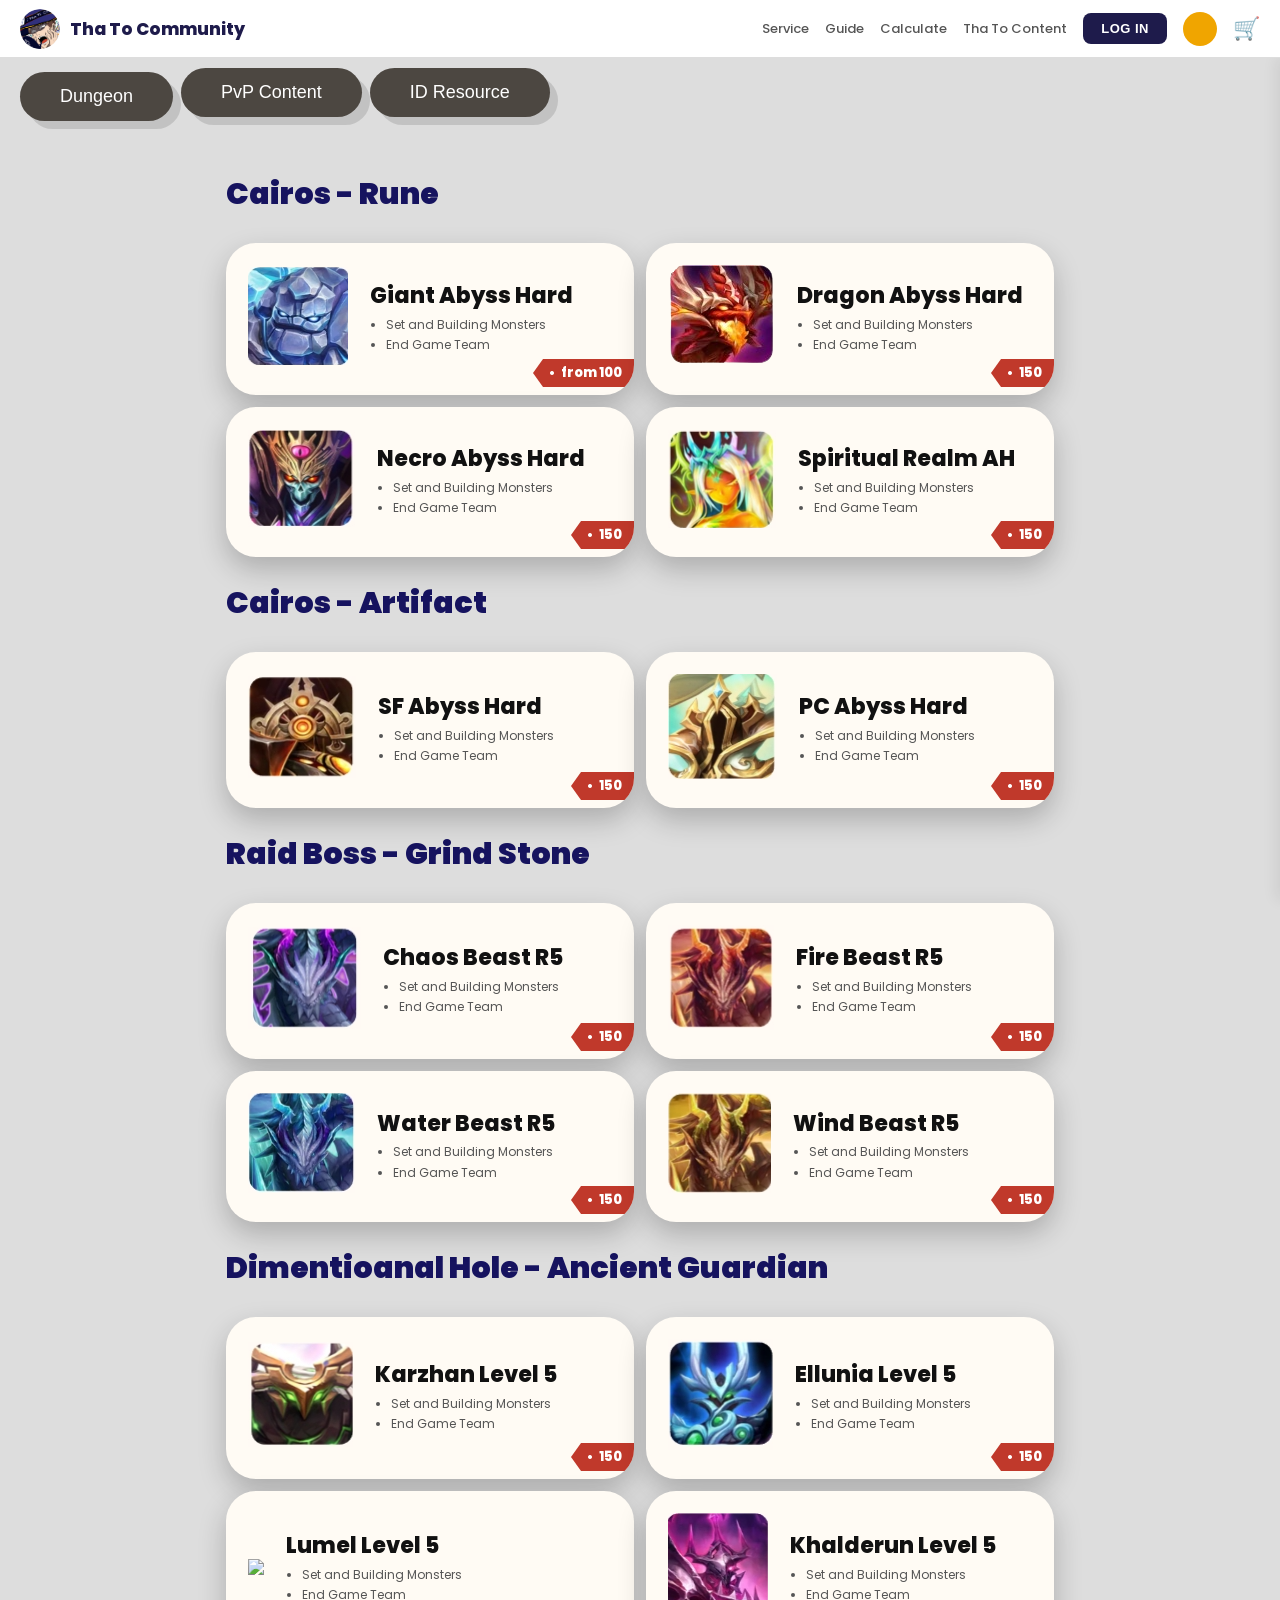
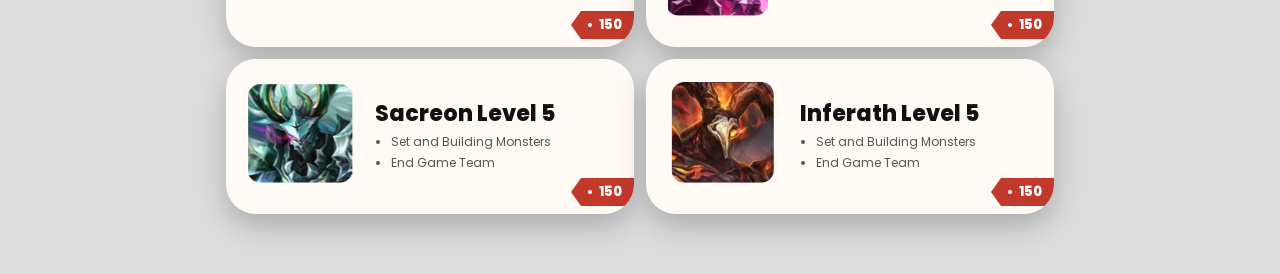
==== index.html @ 9760f811 "Rename 01ThaToService.html to index.html" ====
<!DOCTYPE html>
<html lang="en">
<head>
  <link href="https://fonts.googleapis.com/css2?family=Poppins:wght@400;500;600;700;800;900&display=swap" rel="stylesheet">
<meta charset="UTF-8">
<meta name="viewport" content="width=device-width, initial-scale=1.0">
<title>Tha To Community</title>
<link href="https://fonts.googleapis.com/css2?family=Noto+Sans:wght@400;500;600;700;800;900&display=swap" rel="stylesheet">
<style>
*{box-sizing:border-box;margin:0;padding:0}
body{font-family:'Poppins',sans-serif;background:#dddddd;color:#111;min-height:100vh}

/* ─── NAV ─── */
nav{background:#fff;height:58px;display:flex;align-items:center;padding:0 20px;gap:16px;border-bottom:1px solid #ddd;position:sticky;top:0;z-index:200}
.nav-logo{display:flex;align-items:center;gap:10px;margin-right:auto}
.nav-logo-circle{width:40px;height:40px;border-radius:50%;background:#1e1b4b;display:flex;align-items:center;justify-content:center;overflow:hidden}
.nav-logo-circle img{width:100%;height:100%;object-fit:cover}
.nav-brand{font-size:17px;font-weight:800;color:#1e1b4b;white-space:nowrap}
.nav-link{font-size:13px;font-weight:500;color:#555;text-decoration:none;white-space:nowrap}
.nav-link:hover{color:#1e1b4b}
.btn-login{background:#1e1b4b;color:#fff;border:none;padding:8px 18px;border-radius:8px;font-size:13px;font-weight:700;cursor:pointer;letter-spacing:.5px}
.nav-avatar{width:34px;height:34px;border-radius:50%;background:#f0a500;cursor:pointer;border:none;flex-shrink:0}
.cart-wrap{position:relative;cursor:pointer;background:none;border:none;padding:0}
.cart-icon{font-size:22px;line-height:1}
.cart-badge{position:absolute;top:-4px;right:-6px;background:#c0392b;color:#fff;font-size:9px;font-weight:800;min-width:16px;height:16px;border-radius:8px;display:none;align-items:center;justify-content:center;padding:0 3px}

/* ─── TABS ─── */
.tabs-bar{background:#dddddd;padding:10px 20px;border-bottom:1px solid #ddd;display:flex;gap:8px}
.tab-pill{
  padding:14px 40px;
  border-radius:999px;
  border:none;
  font-size:18px;
  font-weight:500;
  cursor:pointer;
  background:#4c4741;
  color:#fff;
  box-shadow:8px 8px 0 rgba(0,0,0,.12);
  transition:.15s;
}

.tab-pill.active{
  transform:translateY(4px);
}
.tab-pill:hover{background:#333}

/* ─── PAGE BODY ─── */
.page-body{max-width:860px;margin:0 auto;padding:20px 16px 60px}
.hidden{display:none!important}

/* ─── SECTION TITLE ─── */
.sec-title{
  font-size:30px;
  font-weight:900;
  color:#16135f;
  margin:24px 0 26px;
}

/* ─── SERVICE GRID ─── */
.svc-grid{display:grid;grid-template-columns:1fr 1fr;gap:12px}
@media(max-width:560px){.svc-grid{grid-template-columns:1fr}}

/* ─── SERVICE CARD ─── */
.svc-card{
  background:#fffbf4;
  border-radius:30px;
  display:flex;
  align-items:center;
  gap:22px;
  padding:22px;
  position:relative;
  overflow:hidden;
  box-shadow:0 12px 28px rgba(0,0,0,.22);
  transition:.2s;
  min-height:150px;
}

.svc-card:hover{
  transform:translateY(-7px);
}
.svc-card.in-cart{border-color:#c0392b}
.svc-thumb{.svc-thumb img{
  width:100%;
  height:100%;
  object-fit:cover;
}}
.svc-info{flex:1;min-width:0}
.svc-name{font-size:22px;font-weight:800;line-height:1.25;color:#111}
.svc-feats{margin-top:5px;padding-left:16px}
.svc-feats li{font-size:12px;color:#555;line-height:1.7;list-style:disc}

/* ─── PRICE TAG (arrow ribbon) ─── */
.price-tag{
  position:absolute;bottom:8px;right:0;
  background:#c0392b;color:#fff;
  font-size:13px;font-weight:800;
  padding:4px 12px 4px 16px;
  clip-path:polygon(10px 0%,100% 0%,100% 100%,10px 100%,0% 50%);
  display:flex;align-items:center;gap:4px
}
.price-tag::before{content:'•';margin-right:2px}
.price-tag.free{background:#27ae60}
.price-tag.odm{background:#8e44ad}
.in-cart-badge{
  position:absolute;top:8px;right:8px;
  background:#c0392b;color:#fff;font-size:10px;font-weight:800;
  padding:2px 8px;border-radius:20px;display:none
}
.svc-card.in-cart .in-cart-badge{display:block}

/* ─── MODAL OVERLAY ─── */
.overlay{
  display:none;position:fixed;inset:0;
  background:rgba(0,0,0,.45);z-index:300;
  align-items:flex-start;justify-content:center;
  padding:20px 12px;overflow-y:auto
}
.overlay.open{display:flex}

/* ─── SERVICE DETAIL POPUP ─── */
.svc-popup{
  background:#fff;border-radius:20px;
  width:100%;max-width:520px;
  padding:20px;position:relative;margin:auto
}
.popup-header{display:flex;gap:14px;align-items:flex-start;margin-bottom:18px}
.popup-thumb img{
  width:100%;
  height:100%;
  object-fit:cover;
}
.popup-title{font-size:24px;font-weight:900;line-height:1.2;margin-bottom:6px}
.popup-feats{padding-left:18px}
.popup-feats li{font-size:14px;color:#444;line-height:2;list-style:disc}
.close-x{position:absolute;top:14px;right:16px;background:none;border:none;font-size:20px;cursor:pointer;color:#888;line-height:1}

/* ─── TEAM ROWS ─── */
.team-rows{display:flex;flex-direction:column;gap:10px;margin-top:4px}
.team-row{
  display:flex;align-items:center;gap:10px;
  background:#f5f5f5;border-radius:12px;
  padding:8px 10px;cursor:pointer;
  border:2px solid transparent;transition:.15s
}
.team-row:hover{border-color:#1e1b4b}
.team-row.selected{border-color:#c0392b;background:#fff5f5}
.row-price-tag{
  background:#c0392b;color:#fff;
  font-size:13px;font-weight:800;
  padding:5px 12px 5px 16px;border-radius:6px;
  clip-path:polygon(10px 0%,100% 0%,100% 100%,10px 100%,0% 50%);
  white-space:nowrap;flex-shrink:0;display:flex;align-items:center;gap:3px
}
.row-price-tag::before{content:'•'}
.monster-row{display:flex;gap:5px;flex-wrap:wrap;flex:1}
.monster-box{
  width:46px;height:46px;border-radius:8px;
  background:#2c2a6a;border:1px solid #5b58a0;
  overflow:hidden;position:relative;flex-shrink:0;
  display:flex;align-items:center;justify-content:center;font-size:22px
}
.monster-box img{width:100%;height:100%;object-fit:cover}
.flex-tag{
  position:absolute;bottom:1px;right:1px;
  background:#f0a500;color:#fff;font-size:7px;font-weight:800;
  padding:1px 3px;border-radius:2px;line-height:1.2
}
.selected-check{
  width:20px;height:20px;border-radius:50%;
  background:#c0392b;color:#fff;font-size:12px;
  display:none;align-items:center;justify-content:center;
  flex-shrink:0
}
.team-row.selected .selected-check{display:flex}

/* ─── POPUP FOOTER ─── */
.popup-footer{
  display:flex;align-items:center;justify-content:space-between;
  border-top:1px solid #eee;padding-top:14px;margin-top:14px;flex-wrap:wrap;gap:10px
}
.req-txt{font-size:14px;color:#333;display:flex;align-items:center;gap:6px}
.req-txt img,.req-icon{width:22px;height:22px;object-fit:contain;}
.req-txt strong{font-size:17px;font-weight:900}
.btn-add{
  background:#111;color:#fff;border:none;
  padding:10px 24px;border-radius:10px;
  font-size:14px;font-weight:700;cursor:pointer;transition:.15s
}
.btn-add:hover{background:#333}
.btn-add:disabled{background:#aaa;cursor:default}

/* ─── YOUR ORDER SIDEBAR ─── */
.order-sidebar{
  position:fixed;
  right:0;
  top:58px;
  bottom:0;
  width:260px;
  background:#fff;
  border-left:1px solid #ddd;
  padding:14px;
  z-index:190;

  display:flex;
  flex-direction:column;
  gap:6px;

  overflow-y:auto;
  overflow-x:hidden;

  transform:translateX(100%);
  transition:.25s;
  box-shadow:-4px 0 14px rgba(0,0,0,.07)
}

.order-sidebar::-webkit-scrollbar{
  width:8px;
}

.order-sidebar::-webkit-scrollbar-track{
  background:#f1f1f1;
  border-radius:10px;
}

.order-sidebar::-webkit-scrollbar-thumb{
  background:#bbb;
  border-radius:10px;
}

.order-sidebar::-webkit-scrollbar-thumb:hover{
  background:#999;
}

.order-sidebar.open{transform:translateX(0)}
.order-title{font-size:15px;font-weight:800;margin-bottom:4px}
.order-item{display:flex;align-items:center;gap:5px;padding:7px 8px;background:#f8f8f8;border-radius:8px}
.order-item-thumb img{
  width:50px;
  height:50px;
  object-fit:cover;
}
.order-item-name{flex:1;font-size:12px;font-weight:600;line-height:1.3;color:#222}
.order-item-price{font-size:12px;font-weight:800;color:#1e1b4b;white-space:nowrap}
.order-item-remove{background:none;border:none;color:#c0392b;font-size:16px;cursor:pointer;line-height:1;padding:0 2px}
.order-divider{border:none;border-top:1px solid #eee;margin:2px 0}
.order-row{display:flex;justify-content:space-between;font-size:13px}
.order-row .lbl{color:#888}
.order-row .val{font-weight:700}
.order-row .val.green{color:#27ae60}
.order-row .val.big{font-size:17px;color:#1e1b4b}
.btn-book{background:#1e1b4b;color:#fff;border:none;width:100%;padding:11px;border-radius:10px;font-size:14px;font-weight:800;cursor:pointer;margin-top:4px}
.btn-consult{
  display:flex;align-items:center;justify-content:center;gap:6px;
  background:#1877F2;color:#fff;border:none;width:100%;
  padding:9px;border-radius:10px;font-size:13px;font-weight:700;
  cursor:pointer;text-decoration:none
}

/* ─── BOOKING MODAL ─── */
.booking-popup{background:#fff;border-radius:20px;width:100%;max-width:680px;padding:22px;position:relative;margin:auto}
.booking-title{font-size:22px;font-weight:900;margin-bottom:16px}
.booking-title span{color:#c0392b}
.booking-grid{display:grid;grid-template-columns:1fr 1fr;gap:16px}
@media(max-width:560px){.booking-grid{grid-template-columns:1fr}}

/* Calendar */
.cal-nav-row{display:flex;align-items:center;justify-content:space-between;margin-bottom:8px}
.cal-month-label{font-size:14px;font-weight:800}
.cal-arrow{background:none;border:none;font-size:18px;cursor:pointer;color:#1e1b4b;padding:2px 6px}
.cal-days-head{display:grid;grid-template-columns:repeat(7,1fr);gap:2px;margin-bottom:2px}
.cal-day-name{font-size:10px;font-weight:700;text-align:center;color:#888;padding:3px 0}
.cal-cells{display:grid;grid-template-columns:repeat(7,1fr);gap:2px}
.cal-cell{
  aspect-ratio:1;display:flex;align-items:center;justify-content:center;
  border-radius:6px;font-size:12px;font-weight:600;cursor:pointer;transition:.12s
}
.cal-cell:hover:not(.cal-disabled):not(.cal-empty){background:#eee}
.cal-cell.cal-today{background:#1e1b4b;color:#fff}
.cal-cell.cal-selected{background:#c0392b;color:#fff}
.cal-cell.cal-has-slot{border:2px solid #c0392b;color:#c0392b}
.cal-cell.cal-disabled{color:#ccc;cursor:default}
.cal-cell.cal-empty{cursor:default}
.cal-legend{font-size:10px;color:#888;margin-top:6px}

/* Slots */
.slots-head{font-size:13px;font-weight:800;margin-bottom:8px}
.slot-date-sel{font-size:13px;font-weight:700;color:#c0392b;margin-bottom:10px}
.slot-btn{
  display:block;width:100%;text-align:left;
  padding:8px 12px;border-radius:8px;margin-bottom:6px;
  font-size:12px;font-weight:700;cursor:pointer;border:2px solid;transition:.12s
}
.slot-btn.avail{border-color:#27ae60;color:#27ae60;background:#f0fff5}
.slot-btn.avail:hover,.slot-btn.slot-sel{background:#27ae60;color:#fff;border-color:#27ae60}
.slot-note{font-size:10px;font-weight:400;opacity:.8;display:block}

/* Assignment box */
.assign-box{background:#f0f0ff;border:1px solid #d0d0f0;border-radius:12px;padding:14px;margin-top:14px}
.assign-title{font-size:17px;font-weight:900;margin-bottom:10px}
.assign-row{display:flex;gap:8px;margin-bottom:7px;font-size:13px;align-items:flex-start}
.assign-key{font-weight:700;color:#888;min-width:90px;flex-shrink:0}
.assign-val{color:#222;flex:1}
.assign-id{color:#4a90e2;font-weight:900;font-size:14px}
.assign-price{color:#c0392b;font-weight:900;font-size:17px}
.assign-note-sm{font-size:11px;color:#c0392b}
.order-chips{display:flex;flex-wrap:wrap;gap:5px}
.order-chip{background:#e0dfff;border-radius:6px;padding:3px 8px;font-size:11px;font-weight:700;color:#1e1b4b;display:flex;align-items:center;gap:4px}
.chip-img{
  width:16px;
  height:16px;
  object-fit:cover;
  border-radius:4px;
  flex-shrink:0;
}
/* Booking footer */
.booking-footer{display:flex;align-items:center;justify-content:space-between;flex-wrap:wrap;gap:10px;margin-top:14px;padding-top:14px;border-top:1px solid #eee}
.booking-footer-left{font-size:13px;color:#888;font-weight:600}
.booking-btns{display:flex;gap:8px;flex-wrap:wrap}
.btn-booking-main{background:#1e1b4b;color:#fff;border:none;padding:10px 22px;border-radius:10px;font-size:14px;font-weight:800;cursor:pointer}
.btn-messenger{
  display:flex;align-items:center;gap:6px;
  background:#1877F2;color:#fff;border:none;
  padding:10px 18px;border-radius:10px;font-size:13px;font-weight:700;cursor:pointer;text-decoration:none
}

/* Success banner */
.success-banner{
  background:#d4edda;border:1px solid #28a745;border-radius:10px;
  padding:12px 16px;font-size:13px;font-weight:600;color:#155724;
  margin-bottom:14px;display:none
}
.success-banner.show{display:block}

@media(max-width:900px){

  .svc-grid{
    grid-template-columns:1fr;
  }

  .svc-name{
    font-size:32px;
  }

  .svc-thumb{
    width:120px;
    height:120px;
  }

  .sec-title{
    font-size:44px;
  }

  .nav-brand{
    font-size:20px;
  }

  .nav-link{
    display:none;
  }
}
</style>
</head>
<body>

<!-- NAV -->
<nav>
  <div class="nav-logo">
    <div class="nav-logo-circle">
      <img src="banner.png" alt="Logo">
    </div>
    <span class="nav-brand">Tha To Community</span>
  </div>
  <a href="#" class="nav-link">Service</a>
  <a href="Ban-Pick\index.html" class="nav-link" target="_blank">Guide</a>
  <a href="#" class="nav-link">Calculate</a>
  <a href="#" class="nav-link">Tha To Content</a>
  <button class="btn-login">LOG IN</button>
  <button class="nav-avatar" onclick="toggleSidebar()"></button>
  <button class="cart-wrap" onclick="toggleSidebar()">
    <span class="cart-icon">🛒</span>
    <span class="cart-badge" id="cartBadge">0</span>
  </button>
</nav>

<!-- TABS -->
<div class="tabs-bar">
  <button class="tab-pill active" onclick="switchTab('dungeon',this)">Dungeon</button>
  <button class="tab-pill" onclick="switchTab('pvp',this)">PvP Content</button>
  <button class="tab-pill" onclick="switchTab('id',this)">ID Resource</button>
</div>

<!-- PAGE BODY -->
<div class="page-body">
  <div class="success-banner" id="successBanner">
    ✅ Booking sent! Please confirm your appointment via Facebook Messenger.
  </div>

  <!-- DUNGEON TAB -->
  <div id="tab-dungeon">
    <div class="sec-title">Cairos - Rune</div>
    <div class="svc-grid" id="g-cairos-rune"></div>

    <div class="sec-title">Cairos - Artifact</div>
    <div class="svc-grid" id="g-cairos-artifact"></div>

    <div class="sec-title">Raid Boss - Grind Stone</div>
    <div class="svc-grid" id="g-raid"></div>

    <div class="sec-title">Dimentioanal Hole - Ancient Guardian</div>
    <div class="svc-grid" id="g-dimhole"></div>
  </div>

  <!-- PVP TAB -->
  <div id="tab-pvp" class="hidden">
    <div class="sec-title">PvP Content</div>
    <div class="svc-grid" id="g-pvp"></div>
  </div>

  <!-- ID RESOURCE TAB -->
  <div id="tab-id" class="hidden">
    <div class="sec-title">Resource Management</div>
    <div class="svc-grid" id="g-id"></div>
  </div>
</div>

<!-- SERVICE DETAIL POPUP -->
<div class="overlay" id="svcOverlay" onclick="closeSvcOverlay(event)">
  <div class="svc-popup">
    <button class="close-x" onclick="closeSvc()">✕</button>
    <div class="popup-header">
      <div class="popup-thumb" id="popThumb"></div>
      <div>
        <div class="popup-title" id="popTitle"></div>
        <ul class="popup-feats" id="popFeats"></ul>
      </div>
    </div>

    <!-- TEAM ROWS — each row is a selectable team with its own price -->
    <div class="team-rows" id="teamRows"></div>

    <div class="popup-footer">
      <div class="req-txt" id="reqTxt">Requirement <img src="wildcard.png" class="req-icon"> <strong id="reqNum">20</strong></div>
      <button class="btn-add" id="btnAdd" onclick="addSelected()" disabled>Select a team first</button>
    </div>
  </div>
</div>

<!-- BOOKING POPUP -->
<div class="overlay" id="bookOverlay" onclick="closeBookOverlay(event)">
  <div class="booking-popup">
    <button class="close-x" onclick="closeBook()">✕</button>
    <div class="booking-title">Queue — <span id="bookMonthLabel">June 2026</span></div>

    <div class="booking-grid">
      <!-- Calendar -->
      <div>
        <div class="cal-nav-row">
          <button class="cal-arrow" onclick="calNav(-1)">‹</button>
          <span class="cal-month-label" id="calLabel">June 2026</span>
          <button class="cal-arrow" onclick="calNav(1)">›</button>
        </div>
        <div class="cal-days-head" id="calHead"></div>
        <div class="cal-cells" id="calCells"></div>
        <div class="cal-legend">🟢 Available &nbsp; 🔴 Full</div>
      </div>

      <!-- Slots -->
      <div>
        <div class="slots-head">Booking date</div>
        <div class="slot-date-sel" id="slotDateLabel">—</div>
        <div id="slotsWrap"><div style="font-size:12px;color:#888">Select a date first</div></div>
        <div style="font-size:11px;color:#888;margin-top:8px">according to the quantity</div>
      </div>
    </div>

    <!-- Assignment -->
    <div class="assign-box" id="assignBox" style="display:none">
      <div class="assign-title">Assignment</div>
      <div class="assign-row">
        <span class="assign-key">queue:</span>
        <span class="assign-val assign-id" id="aId">#ThaToSv-001</span>
      </div>
      <div class="assign-row">
        <span class="assign-key">order:</span>
        <div class="order-chips" id="aOrders"></div>
      </div>
      <div class="assign-row">
        <span class="assign-key">booking date:</span>
        <span class="assign-val" id="aDate" style="color:#4a90e2;font-weight:800"></span>
      </div>
      <div class="assign-row" style="align-items:center">
        <span class="assign-key">price:</span>
        <span class="assign-val assign-price" id="aPrice">฿0</span>
        <span class="assign-note-sm">&nbsp;(before estimate)</span>
      </div>
    </div>

    <div class="booking-footer">
      <div class="booking-footer-left">send to ThaTo Channel</div>
      <div class="booking-btns">
        <button class="btn-booking-main" onclick="submitBook()">Booking</button>
        <a class="btn-messenger" id="fbLink" href="#" target="_blank">
          <svg width="16" height="16" viewBox="0 0 24 24" fill="white"><path d="M12 2C6.477 2 2 6.145 2 11.243c0 2.908 1.438 5.504 3.686 7.21V22l3.372-1.854c.9.25 1.854.384 2.842.384 5.523 0 10-4.145 10-9.243C22 6.145 17.523 2 12 2zm1.007 12.456l-2.547-2.718-4.97 2.718 5.468-5.8 2.61 2.718 4.906-2.718-5.467 5.8z"/></svg>
          Messenger
        </a>
      </div>
    </div>
  </div>
</div>

<!-- ORDER SIDEBAR -->
<div class="order-sidebar" id="orderSidebar">
  <div class="order-title">your order</div>
  <div id="orderItems"></div>
  <hr class="order-divider">
  <div class="order-row"><span class="lbl">Price</span><span class="val" id="oSubtotal">฿0</span></div>
  <div class="order-row"><span class="lbl" style="color:#27ae60">Discount</span><span class="val green" id="oDiscount">-฿0</span></div>
  <hr class="order-divider">
  <div class="order-row"><span class="lbl" style="font-weight:800">Net Amount</span><span class="val big" id="oNet">฿0</span></div>
  <button class="btn-book" onclick="openBook()">📅 Select Date & Time</button>
  <a class="btn-consult" id="consultLink" href="#" target="_blank">
    <svg width="14" height="14" viewBox="0 0 24 24" fill="white"><path d="M12 2C6.477 2 2 6.145 2 11.243c0 2.908 1.438 5.504 3.686 7.21V22l3.372-1.854c.9.25 1.854.384 2.842.384 5.523 0 10-4.145 10-9.243C22 6.145 17.523 2 12 2zm1.007 12.456l-2.547-2.718-4.97 2.718 5.468-5.8 2.61 2.718 4.906-2.718-5.467 5.8z"/></svg>
    Consult
  </a>
</div>

<script>
// ═══════════════════════════════════════════
//  DATA
// ═══════════════════════════════════════════

// teams: array of { price, monsters[] }
// monsters: array of { label, flex? }
// label = placeholder text (replace with img src later)
// If service has only 1 price tier → 1 team row (price tag still clickable to select & add)

const SERVICES = {
  'cairos-rune': [
    {
      id:'s1', name:'Giant Abyss Hard', thumb:'giant.png',
      features:['Set and Building Monsters','End Game Team'],
      req:'x 20',reqIcon:'wildcard.png',
      teams:[
        { price:100, monsters:['🐲','🧝','🧙','🧚','🥷'], flex:4 },
        { price:150, monsters:['🦅','🧝','🦊','🧙','🧚'] },
        { price:150, monsters:['🌀','🧝','🗡️','🧙','🧚'] },
        { price:150, monsters:['🧑','🧝','🌀','🧙','🧚'] },
        { price:150, monsters:['🧒','🧝','🌀','🧙','🧚'] },
      ]
    },
    {
      id:'s2', name:'Dragon Abyss Hard', thumb:'DAHBT.png',
      features:['Set and Building Monsters','End Game Team'],
      req:'x 20', reqIcon:'wildcard.png',
      teams:[
        { price:150, monsters:['🔥','🧝','🐉','🧙','🧚'] },
        { price:150, monsters:['⚡','🧝','🐉','🧙','🧚'] },
      ]
    },
    {
      id:'s3', name:'Necro Abyss Hard', thumb:'necroAH.png',
      features:['Set and Building Monsters','End Game Team'],
      req:'x 20', reqIcon:'wildcard.png',
      teams:[
        { price:150, monsters:['💀','🧝','🌑','🧙','🧚'] },
        { price:150, monsters:['👻','🧝','💀','🧙','🧚'] },
      ]
    },
    {
      id:'s4', name:'Spiritual Realm AH', thumb:'sr.png',
      features:['Set and Building Monsters','End Game Team'],
      req:'x 20', reqIcon:'wildcard.png',
      teams:[
        { price:150, monsters:['✨','🧝','💫','🧙','🧚'] },
      ]
    },
  ],
  'cairos-artifact': [
    {
      id:'s5', name:'SF Abyss Hard', thumb:'SFAH.png',
      features:['Set and Building Monsters','End Game Team'],
      req:'x 20', reqIcon:'wildcard.png',
      teams:[
        { price:150, monsters:['⚙️','🧝','🔩','🧙','🧚'] },
        { price:150, monsters:['🔧','🧝','⚙️','🧙','🧚'] },
      ]
    },
    {
      id:'s6', name:'PC Abyss Hard', thumb:'PCAH.png',
      features:['Set and Building Monsters','End Game Team'],
      req:'x 20', reqIcon:'wildcard.png',
      teams:[
        { price:150, monsters:['💎','🧝','💠','🧙','🧚'] },
      ]
    },
  ],
  'raid': [
    { id:'s7', name:'Chaos Beast R5', thumb:'BJ5.png', features:['Set and Building Monsters','End Game Team'], req:'x 20', reqIcon:'wildcard.png', teams:[{price:150,monsters:['👾','🧝','🌀','🧙','🧚']}] },
    { id:'s8', name:'Fire Beast R5',  thumb:'firebeast.png', features:['Set and Building Monsters','End Game Team'], req:'x 20', reqIcon:'wildcard.png', teams:[{price:150,monsters:['🔥','🧝','🌋','🧙','🧚']}] },
    { id:'s9', name:'Water Beast R5', thumb:'waterbeast.png', features:['Set and Building Monsters','End Game Team'], req:'x 20', reqIcon:'wildcard.png', teams:[{price:150,monsters:['💧','🧝','🌊','🧙','🧚']}] },
    { id:'s10',name:'Wind Beast R5',  thumb:'windbeast.png',features:['Set and Building Monsters','End Game Team'], req:'x 20', reqIcon:'wildcard.png', teams:[{price:150,monsters:['🌪️','🧝','💨','🧙','🧚']}] },
  ],
  'dimhole': [
    { id:'s11',name:'Karzhan Level 5',   thumb:'karzhan.png',features:['Set and Building Monsters','End Game Team'],req:'x 20',reqIcon:'wildcard.png',teams:[{price:150,monsters:['⚔️','🧝','🗡️','🧙','🧚']}] },
    { id:'s12',name:'Ellunia Level 5',   thumb:'Ellunia.png',features:['Set and Building Monsters','End Game Team'],req:'x 20',reqIcon:'wildcard.png',teams:[{price:150,monsters:['🌀','🧝','💙','🧙','🧚']}] },
    { id:'s13',name:'Lumel Level 5',     thumb:'lumel.png',features:['Set and Building Monsters','End Game Team'],req:'x 20',reqIcon:'wildcard.png',teams:[{price:150,monsters:['🦅','🧝','🌤️','🧙','🧚']}] },
    { id:'s14',name:'Khalderun Level 5', thumb:'ancientswift.png',features:['Set and Building Monsters','End Game Team'],req:'x 20',reqIcon:'wildcard.png',teams:[{price:150,monsters:['👹','🧝','🌑','🧙','🧚']}] },
    { id:'s15',name:'Sacreon Level 5',   thumb:'secreon.png',features:['Set and Building Monsters','End Game Team'],req:'x 20',reqIcon:'wildcard.png',teams:[{price:150,monsters:['🦎','🧝','🌿','🧙','🧚']}] },
    { id:'s16',name:'Inferath Level 5',  thumb:'inferath.jpeg',features:['Set and Building Monsters','End Game Team'],req:'x 20',reqIcon:'wildcard.png',teams:[{price:150,monsters:['🌋','🧝','🔥','🧙','🧚']}] },
  ],
  'pvp': [
    { id:'p1', name:'Real Time Arena',    thumb:'RTA.jpeg', features:['Set and Building Monster Box','test and explain The Team'],  req:'', reqIcon:'', teams:[{price:400,monsters:['⚡','🧝','🌀','🧙','🧚']}] },
    { id:'p2', name:'Arena Battle',       thumb:'Arena.jpeg',features:['Set and Building Deck Pre-set','Defense and Offense Team'], req:'', reqIcon:'', teams:[{price:300,monsters:['🏟️','🧝','🛡️','🧙','🧚']}] },
    { id:'p3', name:'Siege Battle',       thumb:'SiegeWar.jpeg',features:['Set and Building Deck Pre-set','Defense and Offense Team'], req:'', reqIcon:'', teams:[{price:400,monsters:['🏰','🧝','⚔️','🧙','🧚']}] },
    { id:'p4', name:'World Guild Battle', thumb:'WGB.jpeg',features:['Set and Building Monsters','Defense and Offense Team'],    req:'', reqIcon:'', teams:[{price:300,monsters:['🛡️','🧝','🏰','🧙','🧚']}] },
    { id:'p5', name:'Pilot and Coaching', thumb:'pilot.jpeg',features:['play RTA or Siege War until SS cutoff','10 bath - per 1 Stamina'], req:'', reqIcon:'', teams:[{price:'ODM',monsters:['🎓','🧝','🏆','🧙','🧚']}] },
    { id:'p6', name:'Another',            thumb:'another.jpeg',features:['Request something to me','cousult problem solving'], req:'', reqIcon:'', teams:[{price:'ODM',monsters:['💡','🧝','🔮','🧙','🧚']}] },
  ],
  'id': [
    { id:'r1', name:'Rune Selection',     thumb:'Rune.jpeg',features:['set sell selected requirement','sell and mark all rune'],   req:'', reqIcon:'', teams:[{price:400,monsters:['💠','🧿','🔷','💎','🔮']}] },
    { id:'r2', name:'Artifact Selection', thumb:'Artifact.jpeg',features:['set sell selected requirement','sell and merk all artifact'],req:'',reqIcon:'', teams:[{price:400,monsters:['🔮','💠','🔷','🧿','💎']}] },
    { id:'r3', name:'Export Json file',   thumb:'jsonfile.jpeg',features:['with Summoners War Exporter','with Steam mode'],             req:'', reqIcon:'', teams:[{price:0,monsters:['📄','💻','📊','🗂️','📁']}] },
    { id:'r4', name:'ID Estimating',      thumb:'inestimated.jpeg',features:['review ID Progression','Quenue Assignment'],               req:'', reqIcon:'', teams:[{price:0,monsters:['📊','📋','📈','📉','🗒️']}] },
  ],
};

const SLOTS = {
  '2026-06-27':['07:00 AM - 08:30 AM','11:00 AM - 12:30 PM','02:00 PM - 03:30 PM','08:00 PM - 09:30 PM'],
  '2026-06-28':['07:00 AM - 08:30 AM','02:00 PM - 03:30 PM'],
  '2026-06-29':['11:00 AM - 12:30 PM','08:00 PM - 09:30 PM'],
  '2026-06-30':['07:00 AM - 08:30 AM','11:00 AM - 12:30 PM','02:00 PM - 03:30 PM'],
  '2026-07-01':['07:00 AM - 08:30 AM','08:00 PM - 09:30 PM'],
  '2026-07-05':['07:00 AM - 08:30 AM','11:00 AM - 12:30 PM','02:00 PM - 03:30 PM','08:00 PM - 09:30 PM'],
  '2026-07-07':['02:00 PM - 03:30 PM','08:00 PM - 09:30 PM'],
};

const FB_PAGE = 'ThaToSW';

// ─── STATE ───
let cart = [];        // { ...service, selectedTeam }
let curSvc = null;    // service object being viewed
let selTeamIdx = -1;  // which team row selected in popup
let calY = 2026, calM = 5; // 0-indexed month
let selectedBookings = [];

// ─── FIND SERVICE ───
function findSvc(id){
  for(const k of Object.keys(SERVICES)){
    const f = SERVICES[k].find(s=>s.id===id);
    if(f) return f;
  }
  return null;
}

// ─── RENDER GRIDS ───
function renderGrid(containerId, list){
  const g = document.getElementById(containerId);
  if(!g) return;
  g.innerHTML = list.map(s=>{
    const inCart = cart.some(c=>c.id===s.id);
    // show lowest price on the card
    const prices = s.teams.map(t=>t.price);
    const minP = prices.find(p=>p!=='ODM') ?? 'ODM';
    const allSame = prices.every(p=>p===prices[0]);
    const dispP = typeof minP==='number'&&minP===0 ? 'free' : minP==='ODM' ? 'ODM' : allSame ? String(minP) : `from ${minP}`;
    const tagCls = minP===0?'free':minP==='ODM'?'odm':'';
    return `<div class="svc-card${inCart?' in-cart':''}" id="card-${s.id}" onclick="openSvc('${s.id}')">
      <div class="svc-thumb"><img src="${s.thumb}"></div>
      <div class="svc-info">
        <div class="svc-name">${s.name}</div>
        <ul class="svc-feats">${s.features.map(f=>`<li>${f}</li>`).join('')}</ul>
      </div>
      <div class="price-tag ${tagCls}">${dispP}</div>
      <div class="in-cart-badge">✓ In cart</div>
    </div>`;
  }).join('');
}

function renderAll(){
  renderGrid('g-cairos-rune',   SERVICES['cairos-rune']);
  renderGrid('g-cairos-artifact',SERVICES['cairos-artifact']);
  renderGrid('g-raid',          SERVICES['raid']);
  renderGrid('g-dimhole',       SERVICES['dimhole']);
  renderGrid('g-pvp',           SERVICES['pvp']);
  renderGrid('g-id',            SERVICES['id']);
}

// ─── TABS ───
function switchTab(name, btn){
  ['dungeon','pvp','id'].forEach(t=>document.getElementById('tab-'+t).classList.add('hidden'));
  document.getElementById('tab-'+name).classList.remove('hidden');
  document.querySelectorAll('.tab-pill').forEach(b=>b.classList.remove('active'));
  btn.classList.add('active');
}

// ─── OPEN SERVICE POPUP ───
function openSvc(id){
  curSvc = findSvc(id);
  selTeamIdx = -1;
  if(!curSvc) return;

  document.getElementById('popThumb').innerHTML = `<img src="${curSvc.thumb}">`;
  document.getElementById('popTitle').textContent = curSvc.name;
  document.getElementById('popFeats').innerHTML = curSvc.features.map(f=>`<li>${f}</li>`).join('');
  document.getElementById('reqTxt').innerHTML = curSvc.req
  ? `Requirement &mdash;
     <img src="${curSvc.reqIcon}" class="req-icon">
     <strong>${curSvc.req}</strong>` : '';
  document.getElementById('reqNum');

  // Build team rows
  const tr = document.getElementById('teamRows');
  tr.innerHTML = curSvc.teams.map((team, i) => {
    const pLabel = team.price===0?'free':team.price==='ODM'?'ODM':team.price;
    const tagCls = team.price===0?'free':team.price==='ODM'?'odm':'';
    const monsters = team.monsters.map((m,mi)=>`
      <div class="monster-box">
        ${m}${team.flex===mi?'<span class="flex-tag">Flex</span>':''}
      </div>`).join('');
    return `<div class="team-row" id="tr-${i}" onclick="selectTeam(${i})">
      <div class="row-price-tag ${tagCls}" onclick="selectTeam(${i})">${pLabel}</div>
      <div class="monster-row">${monsters}</div>
      <div class="selected-check">✓</div>
    </div>`;
  }).join('');

  // If only 1 team, auto-select it
  if(curSvc.teams.length===1) selectTeam(0);

  const btnAdd = document.getElementById('btnAdd');
  const inCart = cart.some(c=>c.id===curSvc.id);
  if(inCart){
    btnAdd.textContent = '✓ Already in cart';
    btnAdd.disabled = false;
  } else {
    btnAdd.textContent = 'Select a team first';
    btnAdd.disabled = true;
  }

  document.getElementById('svcOverlay').classList.add('open');
}

function selectTeam(i){
  selTeamIdx = i;
  document.querySelectorAll('.team-row').forEach((r,ri)=>{
    r.classList.toggle('selected', ri===i);
  });
  const team = curSvc.teams[i];
  const inCart = cart.some(c=>c.id===curSvc.id);
  const btn = document.getElementById('btnAdd');
  if(!inCart){
    const pLabel = team.price===0?'Add (Free)':team.price==='ODM'?'Add (ODM)':'add to cart';
    btn.textContent = pLabel;
    btn.disabled = false;
  }
}

function addSelected(){
  if(!curSvc) return;
  const inCart = cart.some(c=>c.id===curSvc.id);
  if(inCart){
    cart = cart.filter(c=>c.id!==curSvc.id);
  } else {
    if(selTeamIdx<0 && curSvc.teams.length>1) return;
    const ti = selTeamIdx<0 ? 0 : selTeamIdx;
    cart.push({ ...curSvc, selectedTeam: curSvc.teams[ti], price: curSvc.teams[ti].price });
  }
  updateSidebar();
  renderAll();
  closeSvc();
}

function closeSvc(){ document.getElementById('svcOverlay').classList.remove('open'); }
function closeSvcOverlay(e){ if(e.target===document.getElementById('svcOverlay')) closeSvc(); }

// ─── SIDEBAR ───
function toggleSidebar(){
  document.getElementById('orderSidebar').classList.toggle('open');
}

function updateSidebar(){
  const badge = document.getElementById('cartBadge');
  badge.textContent = cart.length;
  badge.style.display = cart.length>0?'flex':'none';

  const itemsEl = document.getElementById('orderItems');
  if(cart.length===0){
    itemsEl.innerHTML = '<div style="font-size:12px;color:#aaa;padding:8px 0">No services selected</div>';
  } else {
    itemsEl.innerHTML = cart.map(c=>{
      const p = c.price===0?'฿0':c.price==='ODM'?'ODM':'฿'+c.price;
      return `<div class="order-item">
        <div class="order-item-thumb"><img src="${c.thumb}"></div>
        <div class="order-item-name">${c.name}</div>
        <div class="order-item-price">${p}</div>
        <button class="order-item-remove" onclick="removeItem('${c.id}')">✕</button>
      </div>`;
    }).join('');
  }
  const total = cart.reduce((s,c)=>s+(typeof c.price==='number'?c.price:0),0);
  document.getElementById('oSubtotal').textContent = '฿'+total;
  document.getElementById('oDiscount').textContent = '-฿0';
  document.getElementById('oNet').textContent = '฿'+total;
  document.getElementById('consultLink').href = fbPageUrl();
}

function removeItem(id){
  cart = cart.filter(c=>c.id!==id);
  updateSidebar(); renderAll();
}

function fbPageUrl(){
  return `https://www.facebook.com/eqationtha/`;
}

// ─── BOOKING ───
const MONTHS_EN = ['January','February','March','April','May','June','July','August','September','October','November','December'];

function openBook(){
  if(cart.length===0){alert('Please add a service first!');return;}
  document.getElementById('orderSidebar').classList.remove('open');
  selDate=null; selSlot=null;
  buildCal();
  updateAssign();
  document.getElementById('bookOverlay').classList.add('open');
}
function closeBook(){ document.getElementById('bookOverlay').classList.remove('open'); }
function closeBookOverlay(e){ if(e.target===document.getElementById('bookOverlay')) closeBook(); }

const DAY_NAMES = ['Sun','Mon','Tue','Wed','Thu','Fri','Sat'];

function buildCal(){
  document.getElementById('calLabel').textContent = `${MONTHS_EN[calM]} ${calY}`;
  document.getElementById('bookMonthLabel').textContent = `${MONTHS_EN[calM]} ${calY}`;

  const head = document.getElementById('calHead');
  head.innerHTML = DAY_NAMES.map(d=>`<div class="cal-day-name">${d}</div>`).join('');

  const cells = document.getElementById('calCells');
  cells.innerHTML = '';
  const firstDay = new Date(calY,calM,1).getDay();
  const daysInMonth = new Date(calY,calM+1,0).getDate();
  const today = new Date();

  for(let i=0;i<firstDay;i++) cells.innerHTML+=`<div class="cal-cell cal-empty"></div>`;
  for(let d=1;d<=daysInMonth;d++){
    const dk = `${calY}-${String(calM+1).padStart(2,'0')}-${String(d).padStart(2,'0')}`;
    const todayDate = new Date();
    const lastDayNextMonth = new Date(
      todayDate.getFullYear(),
      todayDate.getMonth() + 2,
      0
    );

    const currentDate = new Date(calY, calM, d);

    const hasSlot =
      currentDate >= new Date(
        todayDate.getFullYear(),
        todayDate.getMonth(),
        todayDate.getDate()
      ) &&
      currentDate <= lastDayNextMonth;
    const isPast = new Date(calY,calM,d) < new Date(today.getFullYear(),today.getMonth(),today.getDate());
    const isToday = d===today.getDate()&&calM===today.getMonth()&&calY===today.getFullYear();
    const isSel = selDate===dk;
    let cls='cal-cell';
    if(isPast) cls+=' cal-disabled';
    else if(isSel) cls+=' cal-selected';
    else if(isToday) cls+=' cal-today';
    else if(hasSlot) cls+=' cal-has-slot';
    const click = isPast ? '' : `onclick="pickDate('${dk}')"`;
    cells.innerHTML += `<div class="${cls}" ${click}>${d}</div>`;
  }
}

function calNav(dir){
  calM+=dir;
  if(calM<0){calM=11;calY--;}
  if(calM>11){calM=0;calY++;}
  selDate=null; selSlot=null;
  buildCal();
  document.getElementById('slotDateLabel').textContent='—';
  document.getElementById('slotsWrap').innerHTML='<div style="font-size:12px;color:#888">Select a date first</div>';
  document.getElementById('assignBox').style.display='none';
}

function pickDate(dk){
  selDate=dk; selSlot=null;
  buildCal();
  const [y,m,d]=dk.split('-');
  document.getElementById('slotDateLabel').textContent=`${d}/${m}/${y}`;
  const slots = [
    '07:00 AM - 08:30 AM',
    '11:00 AM - 12:30 PM',
    '02:00 PM - 03:30 PM',
    '08:00 PM - 09:30 PM'
  ];
  const sw = document.getElementById('slotsWrap');
  sw.innerHTML = slots.length===0
    ? '<div style="font-size:12px;color:#aaa">No slots available</div>'
    : slots.map(sl=>`<button class="slot-btn avail" onclick="pickSlot(this,'${sl}')">${sl}<span class="slot-note">according to qty</span></button>`).join('');
  document.getElementById('assignBox').style.display='none';
}

function pickSlot(el, sl){

  const existingIndex = selectedBookings.findIndex(
    b => b.date === selDate && b.slot === sl
  );

  if(existingIndex > -1){

    selectedBookings.splice(existingIndex,1);

    el.classList.remove('slot-sel');

  }else{

    selectedBookings.push({
      date: selDate,
      slot: sl
    });

    el.classList.add('slot-sel');
  }

  updateAssign();
}

let queueCounter = 1;

function genQId(){
  return '#ThaToSv-' + String(Math.floor(Math.random()*900)+100).padStart(3,'0');
}

/*
function genQId(){

  let queueCounter = localStorage.getItem('queueCounter') || 1;

  const id = '#ThaToSv-' + String(queueCounter).padStart(3,'0');

  queueCounter++;

  localStorage.setItem('queueCounter', queueCounter);

  return id;
}
*/
function updateAssign(){
  if(selectedBookings.length===0) return;
  document.getElementById('assignBox').style.display='block';
  document.getElementById('aId').textContent = genQId();
  document.getElementById('aOrders').innerHTML = cart.map(c=>`
  <div class="order-chip">
    <img src="${c.thumb}" class="chip-img">
    ${c.name}
  </div>
`).join('');
  const [y,m,d]=selDate.split('-');
const grouped = {};

selectedBookings.forEach(b => {
  if(!grouped[b.date]){
    grouped[b.date] = [];
  }
  grouped[b.date].push(b.slot);
});

document.getElementById('aDate').innerHTML =
  Object.entries(grouped).map(([date, slots]) => {

    const [y,m,d] = date.split('-');

    return `
      <div style="margin-bottom:10px">
        <strong>${d}-${m}-${y}</strong><br>
        ${slots.join('<br>')}
      </div>
    `;

  }).join('');

  const numericPrices = cart
  .map(c => c.price)
  .filter(p => typeof p === 'number');

const total = numericPrices.reduce((sum, p) => sum + p, 0);

const hasODM = cart.some(c => c.price === 'ODM');

document.getElementById('aPrice').textContent =
  hasODM
    ? `฿${total} + ODM`
    : `฿${total}`;
  buildFbLink();
}

function buildFbLink(){
  const qid=document.getElementById('aId').textContent;
  const svcs=cart.map(c=>c.name).join(', ');
  const bookingText = selectedBookings.map(b=>{

  const [y,m,d]=b.date.split('-');

  return `${d}-${m}-${y} : ${b.slot}`;

}).join('\n');
  const pr=document.getElementById('aPrice').textContent;
  const msg=`สวัสดีครับ/ค่ะ ขอจองคิวบริการ\nคิว: ${qid}\nบริการ: ${svcs}\nวันที่: รายการคิว:
${bookingText}\nราคา: ${pr} (ก่อนประเมิน)\n#ThaToBooking`;
  document.getElementById('fbLink').href=fbMsgUrl(msg);
}

function submitBook(){
  if(selectedBookings.length===0){alert('Please select a date and time slot first!');return;}
  closeBook();
  const banner=document.getElementById('successBanner');
  banner.classList.add('show');
  setTimeout(()=>banner.classList.remove('show'),6000);
  //window.open(document.getElementById('fbLink').href,'_blank');
  cart=[];
  updateSidebar();
  renderAll();
}

async function submitBook(){

  if(selectedBookings.length===0){
    alert('Please select a date and time slot first!');
    return;
  }

  await sendJsonToGoogleSheet();

  closeBook();

  const banner=document.getElementById('successBanner');
  banner.classList.add('show');

  cart=[];

  updateSidebar();

  renderAll();

  setTimeout(() => {
    location.reload();
  }, 2000); // รีเฟรชหลัง 2 วินาที
}

async function sendJsonToGoogleSheet() {

  const orderData = {

    queueId: document.getElementById('aId').textContent,

    services: cart.map(c => ({
      name: c.name,
      price: c.price
    })),

    bookings: selectedBookings.map(b => ({
      date: b.date,
      slot: b.slot
    })),

    totalPrice: document.getElementById('aPrice').textContent,

    createdAt: new Date().toISOString()
  };

  const url = "https://script.google.com/macros/s/AKfycbwB6f47sHd4yHGCAT43OYSHVu7SEmyw79lMbS0SFPz3CI0RyTwi6thbynTUWer78CywCA/exec";

  try {

    await fetch(url, {

      method: "POST",

      mode: "no-cors",

      headers: {
        "Content-Type": "application/json"
      },

      body: JSON.stringify(orderData)

    });

    console.log("JSON sent");

  } catch(err){

    console.error(err);

  }
}

// ─── INIT ───
renderAll();
updateSidebar();
</script>
<script src="https://cdn.jsdelivr.net/npm/html2canvas@1.4.1/dist/html2canvas.min.js"></script>
</body>
</html>
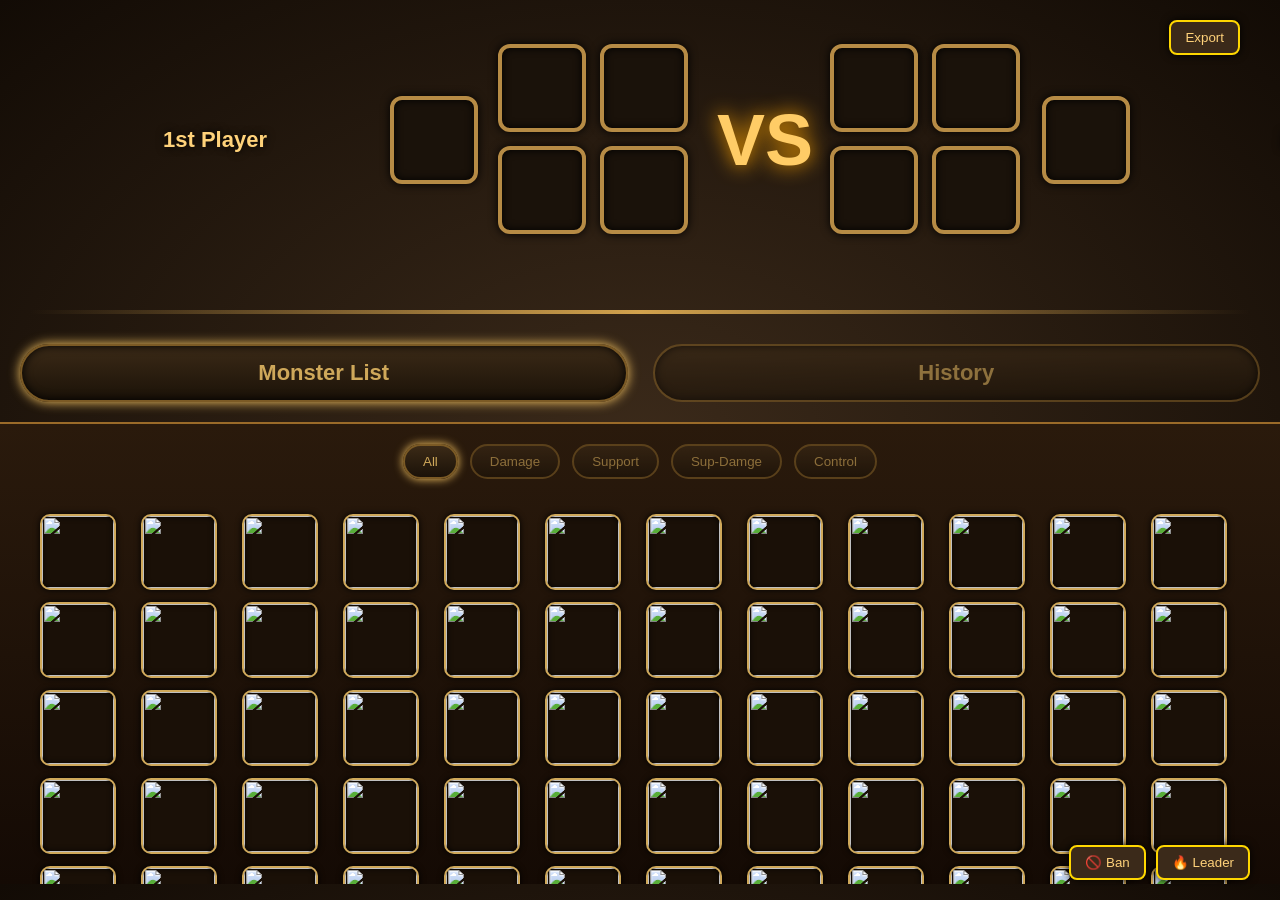
==== commit dee1eded: "Add files via upload" ====
--- a/index.html
+++ b/index.html
@@ -1,1107 +1,65 @@
 <!DOCTYPE html>
-<html lang="en">
+<html>
 <head>
-  <link href="https://fonts.googleapis.com/css2?family=Poppins:wght@400;500;600;700;800;900&display=swap" rel="stylesheet">
-<meta charset="UTF-8">
-<meta name="viewport" content="width=device-width, initial-scale=1.0">
-<title>Tha To Community</title>
-<link href="https://fonts.googleapis.com/css2?family=Noto+Sans:wght@400;500;600;700;800;900&display=swap" rel="stylesheet">
-<style>
-*{box-sizing:border-box;margin:0;padding:0}
-body{font-family:'Poppins',sans-serif;background:#dddddd;color:#111;min-height:100vh}
+<meta charset="utf-8">
+<title>Draft</title>
+<link rel="stylesheet" href="style.css">
+</head>
 
-/* ─── NAV ─── */
-nav{background:#fff;height:58px;display:flex;align-items:center;padding:0 20px;gap:16px;border-bottom:1px solid #ddd;position:sticky;top:0;z-index:200}
-.nav-logo{display:flex;align-items:center;gap:10px;margin-right:auto}
-.nav-logo-circle{width:40px;height:40px;border-radius:50%;background:#1e1b4b;display:flex;align-items:center;justify-content:center;overflow:hidden}
-.nav-logo-circle img{width:100%;height:100%;object-fit:cover}
-.nav-brand{font-size:17px;font-weight:800;color:#1e1b4b;white-space:nowrap}
-.nav-link{font-size:13px;font-weight:500;color:#555;text-decoration:none;white-space:nowrap}
-.nav-link:hover{color:#1e1b4b}
-.btn-login{background:#1e1b4b;color:#fff;border:none;padding:8px 18px;border-radius:8px;font-size:13px;font-weight:700;cursor:pointer;letter-spacing:.5px}
-.nav-avatar{width:34px;height:34px;border-radius:50%;background:#f0a500;cursor:pointer;border:none;flex-shrink:0}
-.cart-wrap{position:relative;cursor:pointer;background:none;border:none;padding:0}
-.cart-icon{font-size:22px;line-height:1}
-.cart-badge{position:absolute;top:-4px;right:-6px;background:#c0392b;color:#fff;font-size:9px;font-weight:800;min-width:16px;height:16px;border-radius:8px;display:none;align-items:center;justify-content:center;padding:0 3px}
+<body>
+    <div id="top">
+        <div class="player-label left-label">1st Player</div>
+        <div class="team left">
+            <div class="slot"></div>
+            <div class="grid">
+                <div class="slot"></div>
+                <div class="slot"></div>
+                <div class="slot"></div>
+                <div class="slot"></div>
+            </div>
+        </div>
 
-/* ─── TABS ─── */
-.tabs-bar{background:#dddddd;padding:10px 20px;border-bottom:1px solid #ddd;display:flex;gap:8px}
-.tab-pill{
-  padding:14px 40px;
-  border-radius:999px;
-  border:none;
-  font-size:18px;
-  font-weight:500;
-  cursor:pointer;
-  background:#4c4741;
-  color:#fff;
-  box-shadow:8px 8px 0 rgba(0,0,0,.12);
-  transition:.15s;
-}
+        <div id="vs">VS</div>
 
-.tab-pill.active{
-  transform:translateY(4px);
-}
-.tab-pill:hover{background:#333}
+        <div class="team right">
+            <div class="grid">
+                <div class="slot"></div>
+                <div class="slot"></div>
+                <div class="slot"></div>
+                <div class="slot"></div>
+            </div>
+            <div class="slot"></div>
+            <div class="player-label right-label">2nd Player</div>
+        </div>
 
-/* ─── PAGE BODY ─── */
-.page-body{max-width:860px;margin:0 auto;padding:20px 16px 60px}
-.hidden{display:none!important}
+        <div id="export">
+            <button id="exportBtn">Export</button>
+            <div id="historyT"></div>
+        </div>
 
-/* ─── SECTION TITLE ─── */
-.sec-title{
-  font-size:30px;
-  font-weight:900;
-  color:#16135f;
-  margin:24px 0 26px;
-}
-
-/* ─── SERVICE GRID ─── */
-.svc-grid{display:grid;grid-template-columns:1fr 1fr;gap:12px}
-@media(max-width:560px){.svc-grid{grid-template-columns:1fr}}
-
-/* ─── SERVICE CARD ─── */
-.svc-card{
-  background:#fffbf4;
-  border-radius:30px;
-  display:flex;
-  align-items:center;
-  gap:22px;
-  padding:22px;
-  position:relative;
-  overflow:hidden;
-  box-shadow:0 12px 28px rgba(0,0,0,.22);
-  transition:.2s;
-  min-height:150px;
-}
-
-.svc-card:hover{
-  transform:translateY(-7px);
-}
-.svc-card.in-cart{border-color:#c0392b}
-.svc-thumb{.svc-thumb img{
-  width:100%;
-  height:100%;
-  object-fit:cover;
-}}
-.svc-info{flex:1;min-width:0}
-.svc-name{font-size:22px;font-weight:800;line-height:1.25;color:#111}
-.svc-feats{margin-top:5px;padding-left:16px}
-.svc-feats li{font-size:12px;color:#555;line-height:1.7;list-style:disc}
-
-/* ─── PRICE TAG (arrow ribbon) ─── */
-.price-tag{
-  position:absolute;bottom:8px;right:0;
-  background:#c0392b;color:#fff;
-  font-size:13px;font-weight:800;
-  padding:4px 12px 4px 16px;
-  clip-path:polygon(10px 0%,100% 0%,100% 100%,10px 100%,0% 50%);
-  display:flex;align-items:center;gap:4px
-}
-.price-tag::before{content:'•';margin-right:2px}
-.price-tag.free{background:#27ae60}
-.price-tag.odm{background:#8e44ad}
-.in-cart-badge{
-  position:absolute;top:8px;right:8px;
-  background:#c0392b;color:#fff;font-size:10px;font-weight:800;
-  padding:2px 8px;border-radius:20px;display:none
-}
-.svc-card.in-cart .in-cart-badge{display:block}
-
-/* ─── MODAL OVERLAY ─── */
-.overlay{
-  display:none;position:fixed;inset:0;
-  background:rgba(0,0,0,.45);z-index:300;
-  align-items:flex-start;justify-content:center;
-  padding:20px 12px;overflow-y:auto
-}
-.overlay.open{display:flex}
-
-/* ─── SERVICE DETAIL POPUP ─── */
-.svc-popup{
-  background:#fff;border-radius:20px;
-  width:100%;max-width:520px;
-  padding:20px;position:relative;margin:auto
-}
-.popup-header{display:flex;gap:14px;align-items:flex-start;margin-bottom:18px}
-.popup-thumb img{
-  width:100%;
-  height:100%;
-  object-fit:cover;
-}
-.popup-title{font-size:24px;font-weight:900;line-height:1.2;margin-bottom:6px}
-.popup-feats{padding-left:18px}
-.popup-feats li{font-size:14px;color:#444;line-height:2;list-style:disc}
-.close-x{position:absolute;top:14px;right:16px;background:none;border:none;font-size:20px;cursor:pointer;color:#888;line-height:1}
-
-/* ─── TEAM ROWS ─── */
-.team-rows{display:flex;flex-direction:column;gap:10px;margin-top:4px}
-.team-row{
-  display:flex;align-items:center;gap:10px;
-  background:#f5f5f5;border-radius:12px;
-  padding:8px 10px;cursor:pointer;
-  border:2px solid transparent;transition:.15s
-}
-.team-row:hover{border-color:#1e1b4b}
-.team-row.selected{border-color:#c0392b;background:#fff5f5}
-.row-price-tag{
-  background:#c0392b;color:#fff;
-  font-size:13px;font-weight:800;
-  padding:5px 12px 5px 16px;border-radius:6px;
-  clip-path:polygon(10px 0%,100% 0%,100% 100%,10px 100%,0% 50%);
-  white-space:nowrap;flex-shrink:0;display:flex;align-items:center;gap:3px
-}
-.row-price-tag::before{content:'•'}
-.monster-row{display:flex;gap:5px;flex-wrap:wrap;flex:1}
-.monster-box{
-  width:46px;height:46px;border-radius:8px;
-  background:#2c2a6a;border:1px solid #5b58a0;
-  overflow:hidden;position:relative;flex-shrink:0;
-  display:flex;align-items:center;justify-content:center;font-size:22px
-}
-.monster-box img{width:100%;height:100%;object-fit:cover}
-.flex-tag{
-  position:absolute;bottom:1px;right:1px;
-  background:#f0a500;color:#fff;font-size:7px;font-weight:800;
-  padding:1px 3px;border-radius:2px;line-height:1.2
-}
-.selected-check{
-  width:20px;height:20px;border-radius:50%;
-  background:#c0392b;color:#fff;font-size:12px;
-  display:none;align-items:center;justify-content:center;
-  flex-shrink:0
-}
-.team-row.selected .selected-check{display:flex}
-
-/* ─── POPUP FOOTER ─── */
-.popup-footer{
-  display:flex;align-items:center;justify-content:space-between;
-  border-top:1px solid #eee;padding-top:14px;margin-top:14px;flex-wrap:wrap;gap:10px
-}
-.req-txt{font-size:14px;color:#333;display:flex;align-items:center;gap:6px}
-.req-txt img,.req-icon{width:22px;height:22px;object-fit:contain;}
-.req-txt strong{font-size:17px;font-weight:900}
-.btn-add{
-  background:#111;color:#fff;border:none;
-  padding:10px 24px;border-radius:10px;
-  font-size:14px;font-weight:700;cursor:pointer;transition:.15s
-}
-.btn-add:hover{background:#333}
-.btn-add:disabled{background:#aaa;cursor:default}
-
-/* ─── YOUR ORDER SIDEBAR ─── */
-.order-sidebar{
-  position:fixed;
-  right:0;
-  top:58px;
-  bottom:0;
-  width:260px;
-  background:#fff;
-  border-left:1px solid #ddd;
-  padding:14px;
-  z-index:190;
-
-  display:flex;
-  flex-direction:column;
-  gap:6px;
-
-  overflow-y:auto;
-  overflow-x:hidden;
-
-  transform:translateX(100%);
-  transition:.25s;
-  box-shadow:-4px 0 14px rgba(0,0,0,.07)
-}
-
-.order-sidebar::-webkit-scrollbar{
-  width:8px;
-}
-
-.order-sidebar::-webkit-scrollbar-track{
-  background:#f1f1f1;
-  border-radius:10px;
-}
-
-.order-sidebar::-webkit-scrollbar-thumb{
-  background:#bbb;
-  border-radius:10px;
-}
-
-.order-sidebar::-webkit-scrollbar-thumb:hover{
-  background:#999;
-}
-
-.order-sidebar.open{transform:translateX(0)}
-.order-title{font-size:15px;font-weight:800;margin-bottom:4px}
-.order-item{display:flex;align-items:center;gap:5px;padding:7px 8px;background:#f8f8f8;border-radius:8px}
-.order-item-thumb img{
-  width:50px;
-  height:50px;
-  object-fit:cover;
-}
-.order-item-name{flex:1;font-size:12px;font-weight:600;line-height:1.3;color:#222}
-.order-item-price{font-size:12px;font-weight:800;color:#1e1b4b;white-space:nowrap}
-.order-item-remove{background:none;border:none;color:#c0392b;font-size:16px;cursor:pointer;line-height:1;padding:0 2px}
-.order-divider{border:none;border-top:1px solid #eee;margin:2px 0}
-.order-row{display:flex;justify-content:space-between;font-size:13px}
-.order-row .lbl{color:#888}
-.order-row .val{font-weight:700}
-.order-row .val.green{color:#27ae60}
-.order-row .val.big{font-size:17px;color:#1e1b4b}
-.btn-book{background:#1e1b4b;color:#fff;border:none;width:100%;padding:11px;border-radius:10px;font-size:14px;font-weight:800;cursor:pointer;margin-top:4px}
-.btn-consult{
-  display:flex;align-items:center;justify-content:center;gap:6px;
-  background:#1877F2;color:#fff;border:none;width:100%;
-  padding:9px;border-radius:10px;font-size:13px;font-weight:700;
-  cursor:pointer;text-decoration:none
-}
-
-/* ─── BOOKING MODAL ─── */
-.booking-popup{background:#fff;border-radius:20px;width:100%;max-width:680px;padding:22px;position:relative;margin:auto}
-.booking-title{font-size:22px;font-weight:900;margin-bottom:16px}
-.booking-title span{color:#c0392b}
-.booking-grid{display:grid;grid-template-columns:1fr 1fr;gap:16px}
-@media(max-width:560px){.booking-grid{grid-template-columns:1fr}}
-
-/* Calendar */
-.cal-nav-row{display:flex;align-items:center;justify-content:space-between;margin-bottom:8px}
-.cal-month-label{font-size:14px;font-weight:800}
-.cal-arrow{background:none;border:none;font-size:18px;cursor:pointer;color:#1e1b4b;padding:2px 6px}
-.cal-days-head{display:grid;grid-template-columns:repeat(7,1fr);gap:2px;margin-bottom:2px}
-.cal-day-name{font-size:10px;font-weight:700;text-align:center;color:#888;padding:3px 0}
-.cal-cells{display:grid;grid-template-columns:repeat(7,1fr);gap:2px}
-.cal-cell{
-  aspect-ratio:1;display:flex;align-items:center;justify-content:center;
-  border-radius:6px;font-size:12px;font-weight:600;cursor:pointer;transition:.12s
-}
-.cal-cell:hover:not(.cal-disabled):not(.cal-empty){background:#eee}
-.cal-cell.cal-today{background:#1e1b4b;color:#fff}
-.cal-cell.cal-selected{background:#c0392b;color:#fff}
-.cal-cell.cal-has-slot{border:2px solid #c0392b;color:#c0392b}
-.cal-cell.cal-disabled{color:#ccc;cursor:default}
-.cal-cell.cal-empty{cursor:default}
-.cal-legend{font-size:10px;color:#888;margin-top:6px}
-
-/* Slots */
-.slots-head{font-size:13px;font-weight:800;margin-bottom:8px}
-.slot-date-sel{font-size:13px;font-weight:700;color:#c0392b;margin-bottom:10px}
-.slot-btn{
-  display:block;width:100%;text-align:left;
-  padding:8px 12px;border-radius:8px;margin-bottom:6px;
-  font-size:12px;font-weight:700;cursor:pointer;border:2px solid;transition:.12s
-}
-.slot-btn.avail{border-color:#27ae60;color:#27ae60;background:#f0fff5}
-.slot-btn.avail:hover,.slot-btn.slot-sel{background:#27ae60;color:#fff;border-color:#27ae60}
-.slot-note{font-size:10px;font-weight:400;opacity:.8;display:block}
-
-/* Assignment box */
-.assign-box{background:#f0f0ff;border:1px solid #d0d0f0;border-radius:12px;padding:14px;margin-top:14px}
-.assign-title{font-size:17px;font-weight:900;margin-bottom:10px}
-.assign-row{display:flex;gap:8px;margin-bottom:7px;font-size:13px;align-items:flex-start}
-.assign-key{font-weight:700;color:#888;min-width:90px;flex-shrink:0}
-.assign-val{color:#222;flex:1}
-.assign-id{color:#4a90e2;font-weight:900;font-size:14px}
-.assign-price{color:#c0392b;font-weight:900;font-size:17px}
-.assign-note-sm{font-size:11px;color:#c0392b}
-.order-chips{display:flex;flex-wrap:wrap;gap:5px}
-.order-chip{background:#e0dfff;border-radius:6px;padding:3px 8px;font-size:11px;font-weight:700;color:#1e1b4b;display:flex;align-items:center;gap:4px}
-.chip-img{
-  width:16px;
-  height:16px;
-  object-fit:cover;
-  border-radius:4px;
-  flex-shrink:0;
-}
-/* Booking footer */
-.booking-footer{display:flex;align-items:center;justify-content:space-between;flex-wrap:wrap;gap:10px;margin-top:14px;padding-top:14px;border-top:1px solid #eee}
-.booking-footer-left{font-size:13px;color:#888;font-weight:600}
-.booking-btns{display:flex;gap:8px;flex-wrap:wrap}
-.btn-booking-main{background:#1e1b4b;color:#fff;border:none;padding:10px 22px;border-radius:10px;font-size:14px;font-weight:800;cursor:pointer}
-.btn-messenger{
-  display:flex;align-items:center;gap:6px;
-  background:#1877F2;color:#fff;border:none;
-  padding:10px 18px;border-radius:10px;font-size:13px;font-weight:700;cursor:pointer;text-decoration:none
-}
-
-/* Success banner */
-.success-banner{
-  background:#d4edda;border:1px solid #28a745;border-radius:10px;
-  padding:12px 16px;font-size:13px;font-weight:600;color:#155724;
-  margin-bottom:14px;display:none
-}
-.success-banner.show{display:block}
-
-@media(max-width:900px){
-
-  .svc-grid{
-    grid-template-columns:1fr;
-  }
-
-  .svc-name{
-    font-size:32px;
-  }
-
-  .svc-thumb{
-    width:120px;
-    height:120px;
-  }
-
-  .sec-title{
-    font-size:44px;
-  }
-
-  .nav-brand{
-    font-size:20px;
-  }
-
-  .nav-link{
-    display:none;
-  }
-}
-</style>
-</head>
-<body>
-
-<!-- NAV -->
-<nav>
-  <div class="nav-logo">
-    <div class="nav-logo-circle">
-      <img src="banner.png" alt="Logo">
+        <div id="tools">
+            <button id="banBtn">🚫 Ban</button>
+            <button id="leadBtn">🔥 Leader</button>
+        </div>
     </div>
-    <span class="nav-brand">Tha To Community</span>
-  </div>
-  <a href="#" class="nav-link">Service</a>
-  <a href="Ban-Pick\index.html" class="nav-link" target="_blank">Guide</a>
-  <a href="#" class="nav-link">Calculate</a>
-  <a href="#" class="nav-link">Tha To Content</a>
-  <button class="btn-login">LOG IN</button>
-  <button class="nav-avatar" onclick="toggleSidebar()"></button>
-  <button class="cart-wrap" onclick="toggleSidebar()">
-    <span class="cart-icon">🛒</span>
-    <span class="cart-badge" id="cartBadge">0</span>
-  </button>
-</nav>
-
-<!-- TABS -->
-<div class="tabs-bar">
-  <button class="tab-pill active" onclick="switchTab('dungeon',this)">Dungeon</button>
-  <button class="tab-pill" onclick="switchTab('pvp',this)">PvP Content</button>
-  <button class="tab-pill" onclick="switchTab('id',this)">ID Resource</button>
-</div>
-
-<!-- PAGE BODY -->
-<div class="page-body">
-  <div class="success-banner" id="successBanner">
-    ✅ Booking sent! Please confirm your appointment via Facebook Messenger.
-  </div>
-
-  <!-- DUNGEON TAB -->
-  <div id="tab-dungeon">
-    <div class="sec-title">Cairos - Rune</div>
-    <div class="svc-grid" id="g-cairos-rune"></div>
-
-    <div class="sec-title">Cairos - Artifact</div>
-    <div class="svc-grid" id="g-cairos-artifact"></div>
-
-    <div class="sec-title">Raid Boss - Grind Stone</div>
-    <div class="svc-grid" id="g-raid"></div>
-
-    <div class="sec-title">Dimentioanal Hole - Ancient Guardian</div>
-    <div class="svc-grid" id="g-dimhole"></div>
-  </div>
-
-  <!-- PVP TAB -->
-  <div id="tab-pvp" class="hidden">
-    <div class="sec-title">PvP Content</div>
-    <div class="svc-grid" id="g-pvp"></div>
-  </div>
-
-  <!-- ID RESOURCE TAB -->
-  <div id="tab-id" class="hidden">
-    <div class="sec-title">Resource Management</div>
-    <div class="svc-grid" id="g-id"></div>
-  </div>
-</div>
-
-<!-- SERVICE DETAIL POPUP -->
-<div class="overlay" id="svcOverlay" onclick="closeSvcOverlay(event)">
-  <div class="svc-popup">
-    <button class="close-x" onclick="closeSvc()">✕</button>
-    <div class="popup-header">
-      <div class="popup-thumb" id="popThumb"></div>
-      <div>
-        <div class="popup-title" id="popTitle"></div>
-        <ul class="popup-feats" id="popFeats"></ul>
-      </div>
+<hr>
+    <div id="tabs">
+        <div id="tabMonster" class="tab active">Monster List</div>
+        <div id="tabHistory" class="tab">History</div></div>
+        <div id="panel">
+            <div id="monsterFilter">
+                <button class="filter active" data-type="all">All</button>
+                <button class="filter" data-type="Damage">Damage</button>
+                <button class="filter" data-type="Support">Support</button>
+                <button class="filter" data-type="Sup_Damage">Sup-Damge</button>
+                <button class="filter" data-type="Control">Control</button>
+            </div>
+            <div id="monster-list"></div>
+            <div id="history" style="display:none"></div>
+        </div>
     </div>
 
-    <!-- TEAM ROWS — each row is a selectable team with its own price -->
-    <div class="team-rows" id="teamRows"></div>
-
-    <div class="popup-footer">
-      <div class="req-txt" id="reqTxt">Requirement <img src="wildcard.png" class="req-icon"> <strong id="reqNum">20</strong></div>
-      <button class="btn-add" id="btnAdd" onclick="addSelected()" disabled>Select a team first</button>
-    </div>
-  </div>
-</div>
-
-<!-- BOOKING POPUP -->
-<div class="overlay" id="bookOverlay" onclick="closeBookOverlay(event)">
-  <div class="booking-popup">
-    <button class="close-x" onclick="closeBook()">✕</button>
-    <div class="booking-title">Queue — <span id="bookMonthLabel">June 2026</span></div>
-
-    <div class="booking-grid">
-      <!-- Calendar -->
-      <div>
-        <div class="cal-nav-row">
-          <button class="cal-arrow" onclick="calNav(-1)">‹</button>
-          <span class="cal-month-label" id="calLabel">June 2026</span>
-          <button class="cal-arrow" onclick="calNav(1)">›</button>
-        </div>
-        <div class="cal-days-head" id="calHead"></div>
-        <div class="cal-cells" id="calCells"></div>
-        <div class="cal-legend">🟢 Available &nbsp; 🔴 Full</div>
-      </div>
-
-      <!-- Slots -->
-      <div>
-        <div class="slots-head">Booking date</div>
-        <div class="slot-date-sel" id="slotDateLabel">—</div>
-        <div id="slotsWrap"><div style="font-size:12px;color:#888">Select a date first</div></div>
-        <div style="font-size:11px;color:#888;margin-top:8px">according to the quantity</div>
-      </div>
-    </div>
-
-    <!-- Assignment -->
-    <div class="assign-box" id="assignBox" style="display:none">
-      <div class="assign-title">Assignment</div>
-      <div class="assign-row">
-        <span class="assign-key">queue:</span>
-        <span class="assign-val assign-id" id="aId">#ThaToSv-001</span>
-      </div>
-      <div class="assign-row">
-        <span class="assign-key">order:</span>
-        <div class="order-chips" id="aOrders"></div>
-      </div>
-      <div class="assign-row">
-        <span class="assign-key">booking date:</span>
-        <span class="assign-val" id="aDate" style="color:#4a90e2;font-weight:800"></span>
-      </div>
-      <div class="assign-row" style="align-items:center">
-        <span class="assign-key">price:</span>
-        <span class="assign-val assign-price" id="aPrice">฿0</span>
-        <span class="assign-note-sm">&nbsp;(before estimate)</span>
-      </div>
-    </div>
-
-    <div class="booking-footer">
-      <div class="booking-footer-left">send to ThaTo Channel</div>
-      <div class="booking-btns">
-        <button class="btn-booking-main" onclick="submitBook()">Booking</button>
-        <a class="btn-messenger" id="fbLink" href="#" target="_blank">
-          <svg width="16" height="16" viewBox="0 0 24 24" fill="white"><path d="M12 2C6.477 2 2 6.145 2 11.243c0 2.908 1.438 5.504 3.686 7.21V22l3.372-1.854c.9.25 1.854.384 2.842.384 5.523 0 10-4.145 10-9.243C22 6.145 17.523 2 12 2zm1.007 12.456l-2.547-2.718-4.97 2.718 5.468-5.8 2.61 2.718 4.906-2.718-5.467 5.8z"/></svg>
-          Messenger
-        </a>
-      </div>
-    </div>
-  </div>
-</div>
-
-<!-- ORDER SIDEBAR -->
-<div class="order-sidebar" id="orderSidebar">
-  <div class="order-title">your order</div>
-  <div id="orderItems"></div>
-  <hr class="order-divider">
-  <div class="order-row"><span class="lbl">Price</span><span class="val" id="oSubtotal">฿0</span></div>
-  <div class="order-row"><span class="lbl" style="color:#27ae60">Discount</span><span class="val green" id="oDiscount">-฿0</span></div>
-  <hr class="order-divider">
-  <div class="order-row"><span class="lbl" style="font-weight:800">Net Amount</span><span class="val big" id="oNet">฿0</span></div>
-  <button class="btn-book" onclick="openBook()">📅 Select Date & Time</button>
-  <a class="btn-consult" id="consultLink" href="#" target="_blank">
-    <svg width="14" height="14" viewBox="0 0 24 24" fill="white"><path d="M12 2C6.477 2 2 6.145 2 11.243c0 2.908 1.438 5.504 3.686 7.21V22l3.372-1.854c.9.25 1.854.384 2.842.384 5.523 0 10-4.145 10-9.243C22 6.145 17.523 2 12 2zm1.007 12.456l-2.547-2.718-4.97 2.718 5.468-5.8 2.61 2.718 4.906-2.718-5.467 5.8z"/></svg>
-    Consult
-  </a>
-</div>
-
-<script>
-// ═══════════════════════════════════════════
-//  DATA
-// ═══════════════════════════════════════════
-
-// teams: array of { price, monsters[] }
-// monsters: array of { label, flex? }
-// label = placeholder text (replace with img src later)
-// If service has only 1 price tier → 1 team row (price tag still clickable to select & add)
-
-const SERVICES = {
-  'cairos-rune': [
-    {
-      id:'s1', name:'Giant Abyss Hard', thumb:'giant.png',
-      features:['Set and Building Monsters','End Game Team'],
-      req:'x 20',reqIcon:'wildcard.png',
-      teams:[
-        { price:100, monsters:['🐲','🧝','🧙','🧚','🥷'], flex:4 },
-        { price:150, monsters:['🦅','🧝','🦊','🧙','🧚'] },
-        { price:150, monsters:['🌀','🧝','🗡️','🧙','🧚'] },
-        { price:150, monsters:['🧑','🧝','🌀','🧙','🧚'] },
-        { price:150, monsters:['🧒','🧝','🌀','🧙','🧚'] },
-      ]
-    },
-    {
-      id:'s2', name:'Dragon Abyss Hard', thumb:'DAHBT.png',
-      features:['Set and Building Monsters','End Game Team'],
-      req:'x 20', reqIcon:'wildcard.png',
-      teams:[
-        { price:150, monsters:['🔥','🧝','🐉','🧙','🧚'] },
-        { price:150, monsters:['⚡','🧝','🐉','🧙','🧚'] },
-      ]
-    },
-    {
-      id:'s3', name:'Necro Abyss Hard', thumb:'necroAH.png',
-      features:['Set and Building Monsters','End Game Team'],
-      req:'x 20', reqIcon:'wildcard.png',
-      teams:[
-        { price:150, monsters:['💀','🧝','🌑','🧙','🧚'] },
-        { price:150, monsters:['👻','🧝','💀','🧙','🧚'] },
-      ]
-    },
-    {
-      id:'s4', name:'Spiritual Realm AH', thumb:'sr.png',
-      features:['Set and Building Monsters','End Game Team'],
-      req:'x 20', reqIcon:'wildcard.png',
-      teams:[
-        { price:150, monsters:['✨','🧝','💫','🧙','🧚'] },
-      ]
-    },
-  ],
-  'cairos-artifact': [
-    {
-      id:'s5', name:'SF Abyss Hard', thumb:'SFAH.png',
-      features:['Set and Building Monsters','End Game Team'],
-      req:'x 20', reqIcon:'wildcard.png',
-      teams:[
-        { price:150, monsters:['⚙️','🧝','🔩','🧙','🧚'] },
-        { price:150, monsters:['🔧','🧝','⚙️','🧙','🧚'] },
-      ]
-    },
-    {
-      id:'s6', name:'PC Abyss Hard', thumb:'PCAH.png',
-      features:['Set and Building Monsters','End Game Team'],
-      req:'x 20', reqIcon:'wildcard.png',
-      teams:[
-        { price:150, monsters:['💎','🧝','💠','🧙','🧚'] },
-      ]
-    },
-  ],
-  'raid': [
-    { id:'s7', name:'Chaos Beast R5', thumb:'BJ5.png', features:['Set and Building Monsters','End Game Team'], req:'x 20', reqIcon:'wildcard.png', teams:[{price:150,monsters:['👾','🧝','🌀','🧙','🧚']}] },
-    { id:'s8', name:'Fire Beast R5',  thumb:'firebeast.png', features:['Set and Building Monsters','End Game Team'], req:'x 20', reqIcon:'wildcard.png', teams:[{price:150,monsters:['🔥','🧝','🌋','🧙','🧚']}] },
-    { id:'s9', name:'Water Beast R5', thumb:'waterbeast.png', features:['Set and Building Monsters','End Game Team'], req:'x 20', reqIcon:'wildcard.png', teams:[{price:150,monsters:['💧','🧝','🌊','🧙','🧚']}] },
-    { id:'s10',name:'Wind Beast R5',  thumb:'windbeast.png',features:['Set and Building Monsters','End Game Team'], req:'x 20', reqIcon:'wildcard.png', teams:[{price:150,monsters:['🌪️','🧝','💨','🧙','🧚']}] },
-  ],
-  'dimhole': [
-    { id:'s11',name:'Karzhan Level 5',   thumb:'karzhan.png',features:['Set and Building Monsters','End Game Team'],req:'x 20',reqIcon:'wildcard.png',teams:[{price:150,monsters:['⚔️','🧝','🗡️','🧙','🧚']}] },
-    { id:'s12',name:'Ellunia Level 5',   thumb:'Ellunia.png',features:['Set and Building Monsters','End Game Team'],req:'x 20',reqIcon:'wildcard.png',teams:[{price:150,monsters:['🌀','🧝','💙','🧙','🧚']}] },
-    { id:'s13',name:'Lumel Level 5',     thumb:'lumel.png',features:['Set and Building Monsters','End Game Team'],req:'x 20',reqIcon:'wildcard.png',teams:[{price:150,monsters:['🦅','🧝','🌤️','🧙','🧚']}] },
-    { id:'s14',name:'Khalderun Level 5', thumb:'ancientswift.png',features:['Set and Building Monsters','End Game Team'],req:'x 20',reqIcon:'wildcard.png',teams:[{price:150,monsters:['👹','🧝','🌑','🧙','🧚']}] },
-    { id:'s15',name:'Sacreon Level 5',   thumb:'secreon.png',features:['Set and Building Monsters','End Game Team'],req:'x 20',reqIcon:'wildcard.png',teams:[{price:150,monsters:['🦎','🧝','🌿','🧙','🧚']}] },
-    { id:'s16',name:'Inferath Level 5',  thumb:'inferath.jpeg',features:['Set and Building Monsters','End Game Team'],req:'x 20',reqIcon:'wildcard.png',teams:[{price:150,monsters:['🌋','🧝','🔥','🧙','🧚']}] },
-  ],
-  'pvp': [
-    { id:'p1', name:'Real Time Arena',    thumb:'RTA.jpeg', features:['Set and Building Monster Box','test and explain The Team'],  req:'', reqIcon:'', teams:[{price:400,monsters:['⚡','🧝','🌀','🧙','🧚']}] },
-    { id:'p2', name:'Arena Battle',       thumb:'Arena.jpeg',features:['Set and Building Deck Pre-set','Defense and Offense Team'], req:'', reqIcon:'', teams:[{price:300,monsters:['🏟️','🧝','🛡️','🧙','🧚']}] },
-    { id:'p3', name:'Siege Battle',       thumb:'SiegeWar.jpeg',features:['Set and Building Deck Pre-set','Defense and Offense Team'], req:'', reqIcon:'', teams:[{price:400,monsters:['🏰','🧝','⚔️','🧙','🧚']}] },
-    { id:'p4', name:'World Guild Battle', thumb:'WGB.jpeg',features:['Set and Building Monsters','Defense and Offense Team'],    req:'', reqIcon:'', teams:[{price:300,monsters:['🛡️','🧝','🏰','🧙','🧚']}] },
-    { id:'p5', name:'Pilot and Coaching', thumb:'pilot.jpeg',features:['play RTA or Siege War until SS cutoff','10 bath - per 1 Stamina'], req:'', reqIcon:'', teams:[{price:'ODM',monsters:['🎓','🧝','🏆','🧙','🧚']}] },
-    { id:'p6', name:'Another',            thumb:'another.jpeg',features:['Request something to me','cousult problem solving'], req:'', reqIcon:'', teams:[{price:'ODM',monsters:['💡','🧝','🔮','🧙','🧚']}] },
-  ],
-  'id': [
-    { id:'r1', name:'Rune Selection',     thumb:'Rune.jpeg',features:['set sell selected requirement','sell and mark all rune'],   req:'', reqIcon:'', teams:[{price:400,monsters:['💠','🧿','🔷','💎','🔮']}] },
-    { id:'r2', name:'Artifact Selection', thumb:'Artifact.jpeg',features:['set sell selected requirement','sell and merk all artifact'],req:'',reqIcon:'', teams:[{price:400,monsters:['🔮','💠','🔷','🧿','💎']}] },
-    { id:'r3', name:'Export Json file',   thumb:'jsonfile.jpeg',features:['with Summoners War Exporter','with Steam mode'],             req:'', reqIcon:'', teams:[{price:0,monsters:['📄','💻','📊','🗂️','📁']}] },
-    { id:'r4', name:'ID Estimating',      thumb:'inestimated.jpeg',features:['review ID Progression','Quenue Assignment'],               req:'', reqIcon:'', teams:[{price:0,monsters:['📊','📋','📈','📉','🗒️']}] },
-  ],
-};
-
-const SLOTS = {
-  '2026-06-27':['07:00 AM - 08:30 AM','11:00 AM - 12:30 PM','02:00 PM - 03:30 PM','08:00 PM - 09:30 PM'],
-  '2026-06-28':['07:00 AM - 08:30 AM','02:00 PM - 03:30 PM'],
-  '2026-06-29':['11:00 AM - 12:30 PM','08:00 PM - 09:30 PM'],
-  '2026-06-30':['07:00 AM - 08:30 AM','11:00 AM - 12:30 PM','02:00 PM - 03:30 PM'],
-  '2026-07-01':['07:00 AM - 08:30 AM','08:00 PM - 09:30 PM'],
-  '2026-07-05':['07:00 AM - 08:30 AM','11:00 AM - 12:30 PM','02:00 PM - 03:30 PM','08:00 PM - 09:30 PM'],
-  '2026-07-07':['02:00 PM - 03:30 PM','08:00 PM - 09:30 PM'],
-};
-
-const FB_PAGE = 'ThaToSW';
-
-// ─── STATE ───
-let cart = [];        // { ...service, selectedTeam }
-let curSvc = null;    // service object being viewed
-let selTeamIdx = -1;  // which team row selected in popup
-let calY = 2026, calM = 5; // 0-indexed month
-let selectedBookings = [];
-
-// ─── FIND SERVICE ───
-function findSvc(id){
-  for(const k of Object.keys(SERVICES)){
-    const f = SERVICES[k].find(s=>s.id===id);
-    if(f) return f;
-  }
-  return null;
-}
-
-// ─── RENDER GRIDS ───
-function renderGrid(containerId, list){
-  const g = document.getElementById(containerId);
-  if(!g) return;
-  g.innerHTML = list.map(s=>{
-    const inCart = cart.some(c=>c.id===s.id);
-    // show lowest price on the card
-    const prices = s.teams.map(t=>t.price);
-    const minP = prices.find(p=>p!=='ODM') ?? 'ODM';
-    const allSame = prices.every(p=>p===prices[0]);
-    const dispP = typeof minP==='number'&&minP===0 ? 'free' : minP==='ODM' ? 'ODM' : allSame ? String(minP) : `from ${minP}`;
-    const tagCls = minP===0?'free':minP==='ODM'?'odm':'';
-    return `<div class="svc-card${inCart?' in-cart':''}" id="card-${s.id}" onclick="openSvc('${s.id}')">
-      <div class="svc-thumb"><img src="${s.thumb}"></div>
-      <div class="svc-info">
-        <div class="svc-name">${s.name}</div>
-        <ul class="svc-feats">${s.features.map(f=>`<li>${f}</li>`).join('')}</ul>
-      </div>
-      <div class="price-tag ${tagCls}">${dispP}</div>
-      <div class="in-cart-badge">✓ In cart</div>
-    </div>`;
-  }).join('');
-}
-
-function renderAll(){
-  renderGrid('g-cairos-rune',   SERVICES['cairos-rune']);
-  renderGrid('g-cairos-artifact',SERVICES['cairos-artifact']);
-  renderGrid('g-raid',          SERVICES['raid']);
-  renderGrid('g-dimhole',       SERVICES['dimhole']);
-  renderGrid('g-pvp',           SERVICES['pvp']);
-  renderGrid('g-id',            SERVICES['id']);
-}
-
-// ─── TABS ───
-function switchTab(name, btn){
-  ['dungeon','pvp','id'].forEach(t=>document.getElementById('tab-'+t).classList.add('hidden'));
-  document.getElementById('tab-'+name).classList.remove('hidden');
-  document.querySelectorAll('.tab-pill').forEach(b=>b.classList.remove('active'));
-  btn.classList.add('active');
-}
-
-// ─── OPEN SERVICE POPUP ───
-function openSvc(id){
-  curSvc = findSvc(id);
-  selTeamIdx = -1;
-  if(!curSvc) return;
-
-  document.getElementById('popThumb').innerHTML = `<img src="${curSvc.thumb}">`;
-  document.getElementById('popTitle').textContent = curSvc.name;
-  document.getElementById('popFeats').innerHTML = curSvc.features.map(f=>`<li>${f}</li>`).join('');
-  document.getElementById('reqTxt').innerHTML = curSvc.req
-  ? `Requirement &mdash;
-     <img src="${curSvc.reqIcon}" class="req-icon">
-     <strong>${curSvc.req}</strong>` : '';
-  document.getElementById('reqNum');
-
-  // Build team rows
-  const tr = document.getElementById('teamRows');
-  tr.innerHTML = curSvc.teams.map((team, i) => {
-    const pLabel = team.price===0?'free':team.price==='ODM'?'ODM':team.price;
-    const tagCls = team.price===0?'free':team.price==='ODM'?'odm':'';
-    const monsters = team.monsters.map((m,mi)=>`
-      <div class="monster-box">
-        ${m}${team.flex===mi?'<span class="flex-tag">Flex</span>':''}
-      </div>`).join('');
-    return `<div class="team-row" id="tr-${i}" onclick="selectTeam(${i})">
-      <div class="row-price-tag ${tagCls}" onclick="selectTeam(${i})">${pLabel}</div>
-      <div class="monster-row">${monsters}</div>
-      <div class="selected-check">✓</div>
-    </div>`;
-  }).join('');
-
-  // If only 1 team, auto-select it
-  if(curSvc.teams.length===1) selectTeam(0);
-
-  const btnAdd = document.getElementById('btnAdd');
-  const inCart = cart.some(c=>c.id===curSvc.id);
-  if(inCart){
-    btnAdd.textContent = '✓ Already in cart';
-    btnAdd.disabled = false;
-  } else {
-    btnAdd.textContent = 'Select a team first';
-    btnAdd.disabled = true;
-  }
-
-  document.getElementById('svcOverlay').classList.add('open');
-}
-
-function selectTeam(i){
-  selTeamIdx = i;
-  document.querySelectorAll('.team-row').forEach((r,ri)=>{
-    r.classList.toggle('selected', ri===i);
-  });
-  const team = curSvc.teams[i];
-  const inCart = cart.some(c=>c.id===curSvc.id);
-  const btn = document.getElementById('btnAdd');
-  if(!inCart){
-    const pLabel = team.price===0?'Add (Free)':team.price==='ODM'?'Add (ODM)':'add to cart';
-    btn.textContent = pLabel;
-    btn.disabled = false;
-  }
-}
-
-function addSelected(){
-  if(!curSvc) return;
-  const inCart = cart.some(c=>c.id===curSvc.id);
-  if(inCart){
-    cart = cart.filter(c=>c.id!==curSvc.id);
-  } else {
-    if(selTeamIdx<0 && curSvc.teams.length>1) return;
-    const ti = selTeamIdx<0 ? 0 : selTeamIdx;
-    cart.push({ ...curSvc, selectedTeam: curSvc.teams[ti], price: curSvc.teams[ti].price });
-  }
-  updateSidebar();
-  renderAll();
-  closeSvc();
-}
-
-function closeSvc(){ document.getElementById('svcOverlay').classList.remove('open'); }
-function closeSvcOverlay(e){ if(e.target===document.getElementById('svcOverlay')) closeSvc(); }
-
-// ─── SIDEBAR ───
-function toggleSidebar(){
-  document.getElementById('orderSidebar').classList.toggle('open');
-}
-
-function updateSidebar(){
-  const badge = document.getElementById('cartBadge');
-  badge.textContent = cart.length;
-  badge.style.display = cart.length>0?'flex':'none';
-
-  const itemsEl = document.getElementById('orderItems');
-  if(cart.length===0){
-    itemsEl.innerHTML = '<div style="font-size:12px;color:#aaa;padding:8px 0">No services selected</div>';
-  } else {
-    itemsEl.innerHTML = cart.map(c=>{
-      const p = c.price===0?'฿0':c.price==='ODM'?'ODM':'฿'+c.price;
-      return `<div class="order-item">
-        <div class="order-item-thumb"><img src="${c.thumb}"></div>
-        <div class="order-item-name">${c.name}</div>
-        <div class="order-item-price">${p}</div>
-        <button class="order-item-remove" onclick="removeItem('${c.id}')">✕</button>
-      </div>`;
-    }).join('');
-  }
-  const total = cart.reduce((s,c)=>s+(typeof c.price==='number'?c.price:0),0);
-  document.getElementById('oSubtotal').textContent = '฿'+total;
-  document.getElementById('oDiscount').textContent = '-฿0';
-  document.getElementById('oNet').textContent = '฿'+total;
-  document.getElementById('consultLink').href = fbPageUrl();
-}
-
-function removeItem(id){
-  cart = cart.filter(c=>c.id!==id);
-  updateSidebar(); renderAll();
-}
-
-function fbPageUrl(){
-  return `https://www.facebook.com/eqationtha/`;
-}
-
-// ─── BOOKING ───
-const MONTHS_EN = ['January','February','March','April','May','June','July','August','September','October','November','December'];
-
-function openBook(){
-  if(cart.length===0){alert('Please add a service first!');return;}
-  document.getElementById('orderSidebar').classList.remove('open');
-  selDate=null; selSlot=null;
-  buildCal();
-  updateAssign();
-  document.getElementById('bookOverlay').classList.add('open');
-}
-function closeBook(){ document.getElementById('bookOverlay').classList.remove('open'); }
-function closeBookOverlay(e){ if(e.target===document.getElementById('bookOverlay')) closeBook(); }
-
-const DAY_NAMES = ['Sun','Mon','Tue','Wed','Thu','Fri','Sat'];
-
-function buildCal(){
-  document.getElementById('calLabel').textContent = `${MONTHS_EN[calM]} ${calY}`;
-  document.getElementById('bookMonthLabel').textContent = `${MONTHS_EN[calM]} ${calY}`;
-
-  const head = document.getElementById('calHead');
-  head.innerHTML = DAY_NAMES.map(d=>`<div class="cal-day-name">${d}</div>`).join('');
-
-  const cells = document.getElementById('calCells');
-  cells.innerHTML = '';
-  const firstDay = new Date(calY,calM,1).getDay();
-  const daysInMonth = new Date(calY,calM+1,0).getDate();
-  const today = new Date();
-
-  for(let i=0;i<firstDay;i++) cells.innerHTML+=`<div class="cal-cell cal-empty"></div>`;
-  for(let d=1;d<=daysInMonth;d++){
-    const dk = `${calY}-${String(calM+1).padStart(2,'0')}-${String(d).padStart(2,'0')}`;
-    const todayDate = new Date();
-    const lastDayNextMonth = new Date(
-      todayDate.getFullYear(),
-      todayDate.getMonth() + 2,
-      0
-    );
-
-    const currentDate = new Date(calY, calM, d);
-
-    const hasSlot =
-      currentDate >= new Date(
-        todayDate.getFullYear(),
-        todayDate.getMonth(),
-        todayDate.getDate()
-      ) &&
-      currentDate <= lastDayNextMonth;
-    const isPast = new Date(calY,calM,d) < new Date(today.getFullYear(),today.getMonth(),today.getDate());
-    const isToday = d===today.getDate()&&calM===today.getMonth()&&calY===today.getFullYear();
-    const isSel = selDate===dk;
-    let cls='cal-cell';
-    if(isPast) cls+=' cal-disabled';
-    else if(isSel) cls+=' cal-selected';
-    else if(isToday) cls+=' cal-today';
-    else if(hasSlot) cls+=' cal-has-slot';
-    const click = isPast ? '' : `onclick="pickDate('${dk}')"`;
-    cells.innerHTML += `<div class="${cls}" ${click}>${d}</div>`;
-  }
-}
-
-function calNav(dir){
-  calM+=dir;
-  if(calM<0){calM=11;calY--;}
-  if(calM>11){calM=0;calY++;}
-  selDate=null; selSlot=null;
-  buildCal();
-  document.getElementById('slotDateLabel').textContent='—';
-  document.getElementById('slotsWrap').innerHTML='<div style="font-size:12px;color:#888">Select a date first</div>';
-  document.getElementById('assignBox').style.display='none';
-}
-
-function pickDate(dk){
-  selDate=dk; selSlot=null;
-  buildCal();
-  const [y,m,d]=dk.split('-');
-  document.getElementById('slotDateLabel').textContent=`${d}/${m}/${y}`;
-  const slots = [
-    '07:00 AM - 08:30 AM',
-    '11:00 AM - 12:30 PM',
-    '02:00 PM - 03:30 PM',
-    '08:00 PM - 09:30 PM'
-  ];
-  const sw = document.getElementById('slotsWrap');
-  sw.innerHTML = slots.length===0
-    ? '<div style="font-size:12px;color:#aaa">No slots available</div>'
-    : slots.map(sl=>`<button class="slot-btn avail" onclick="pickSlot(this,'${sl}')">${sl}<span class="slot-note">according to qty</span></button>`).join('');
-  document.getElementById('assignBox').style.display='none';
-}
-
-function pickSlot(el, sl){
-
-  const existingIndex = selectedBookings.findIndex(
-    b => b.date === selDate && b.slot === sl
-  );
-
-  if(existingIndex > -1){
-
-    selectedBookings.splice(existingIndex,1);
-
-    el.classList.remove('slot-sel');
-
-  }else{
-
-    selectedBookings.push({
-      date: selDate,
-      slot: sl
-    });
-
-    el.classList.add('slot-sel');
-  }
-
-  updateAssign();
-}
-
-let queueCounter = 1;
-
-function genQId(){
-  return '#ThaToSv-' + String(Math.floor(Math.random()*900)+100).padStart(3,'0');
-}
-
-/*
-function genQId(){
-
-  let queueCounter = localStorage.getItem('queueCounter') || 1;
-
-  const id = '#ThaToSv-' + String(queueCounter).padStart(3,'0');
-
-  queueCounter++;
-
-  localStorage.setItem('queueCounter', queueCounter);
-
-  return id;
-}
-*/
-function updateAssign(){
-  if(selectedBookings.length===0) return;
-  document.getElementById('assignBox').style.display='block';
-  document.getElementById('aId').textContent = genQId();
-  document.getElementById('aOrders').innerHTML = cart.map(c=>`
-  <div class="order-chip">
-    <img src="${c.thumb}" class="chip-img">
-    ${c.name}
-  </div>
-`).join('');
-  const [y,m,d]=selDate.split('-');
-const grouped = {};
-
-selectedBookings.forEach(b => {
-  if(!grouped[b.date]){
-    grouped[b.date] = [];
-  }
-  grouped[b.date].push(b.slot);
-});
-
-document.getElementById('aDate').innerHTML =
-  Object.entries(grouped).map(([date, slots]) => {
-
-    const [y,m,d] = date.split('-');
-
-    return `
-      <div style="margin-bottom:10px">
-        <strong>${d}-${m}-${y}</strong><br>
-        ${slots.join('<br>')}
-      </div>
-    `;
-
-  }).join('');
-
-  const numericPrices = cart
-  .map(c => c.price)
-  .filter(p => typeof p === 'number');
-
-const total = numericPrices.reduce((sum, p) => sum + p, 0);
-
-const hasODM = cart.some(c => c.price === 'ODM');
-
-document.getElementById('aPrice').textContent =
-  hasODM
-    ? `฿${total} + ODM`
-    : `฿${total}`;
-  buildFbLink();
-}
-
-function buildFbLink(){
-  const qid=document.getElementById('aId').textContent;
-  const svcs=cart.map(c=>c.name).join(', ');
-  const bookingText = selectedBookings.map(b=>{
-
-  const [y,m,d]=b.date.split('-');
-
-  return `${d}-${m}-${y} : ${b.slot}`;
-
-}).join('\n');
-  const pr=document.getElementById('aPrice').textContent;
-  const msg=`สวัสดีครับ/ค่ะ ขอจองคิวบริการ\nคิว: ${qid}\nบริการ: ${svcs}\nวันที่: รายการคิว:
-${bookingText}\nราคา: ${pr} (ก่อนประเมิน)\n#ThaToBooking`;
-  document.getElementById('fbLink').href=fbMsgUrl(msg);
-}
-
-function submitBook(){
-  if(selectedBookings.length===0){alert('Please select a date and time slot first!');return;}
-  closeBook();
-  const banner=document.getElementById('successBanner');
-  banner.classList.add('show');
-  setTimeout(()=>banner.classList.remove('show'),6000);
-  //window.open(document.getElementById('fbLink').href,'_blank');
-  cart=[];
-  updateSidebar();
-  renderAll();
-}
-
-async function submitBook(){
-
-  if(selectedBookings.length===0){
-    alert('Please select a date and time slot first!');
-    return;
-  }
-
-  await sendJsonToGoogleSheet();
-
-  closeBook();
-
-  const banner=document.getElementById('successBanner');
-  banner.classList.add('show');
-
-  cart=[];
-
-  updateSidebar();
-
-  renderAll();
-
-  setTimeout(() => {
-    location.reload();
-  }, 2000); // รีเฟรชหลัง 2 วินาที
-}
-
-async function sendJsonToGoogleSheet() {
-
-  const orderData = {
-
-    queueId: document.getElementById('aId').textContent,
-
-    services: cart.map(c => ({
-      name: c.name,
-      price: c.price
-    })),
-
-    bookings: selectedBookings.map(b => ({
-      date: b.date,
-      slot: b.slot
-    })),
-
-    totalPrice: document.getElementById('aPrice').textContent,
-
-    createdAt: new Date().toISOString()
-  };
-
-  const url = "https://script.google.com/macros/s/AKfycbwB6f47sHd4yHGCAT43OYSHVu7SEmyw79lMbS0SFPz3CI0RyTwi6thbynTUWer78CywCA/exec";
-
-  try {
-
-    await fetch(url, {
-
-      method: "POST",
-
-      mode: "no-cors",
-
-      headers: {
-        "Content-Type": "application/json"
-      },
-
-      body: JSON.stringify(orderData)
-
-    });
-
-    console.log("JSON sent");
-
-  } catch(err){
-
-    console.error(err);
-
-  }
-}
-
-// ─── INIT ───
-renderAll();
-updateSidebar();
-</script>
 <script src="https://cdn.jsdelivr.net/npm/html2canvas@1.4.1/dist/html2canvas.min.js"></script>
+<script src="app.js"></script>
 </body>
 </html>
--- a/style.css
+++ b/style.css
@@ -0,0 +1,399 @@
+body{
+margin:0;
+font-family:Arial;
+background:radial-gradient(#3b2a1a,#120b05);
+color:#ffd27a;
+text-align:center;
+}
+
+/* TOP AREA */
+
+#top{
+    display:grid;
+    grid-template-columns:350px auto 140px auto 220px;
+    align-items:center;
+
+    padding:20px 40px;
+    min-height:240px;
+}
+
+/* TEAM GRID */
+
+.team{
+    display:flex;
+    align-items:center;
+    justify-content:center;
+    gap:20px;
+    width:100%;   
+}
+
+.grid{
+display:grid;
+grid-template-columns:repeat(2,90px);
+grid-template-rows:repeat(2,90px);
+gap:12px;
+}
+
+.side{
+margin-top:0px;
+}
+
+
+/* SLOT */
+
+.slot{
+width:80px;
+height:80px;
+background:#1a120a;
+border:4px solid #b68b45;
+border-radius:12px;
+box-shadow:
+inset 0 0 8px black,
+0 0 10px #000;
+background-size:cover;
+background-position:center;
+cursor:pointer;
+transition:.2s;
+}
+
+.slot:hover{
+box-shadow:0 0 15px gold;
+}
+
+/* FIRST / LAST PICK */
+
+.first,.last{
+border-color:#ff4545;
+box-shadow:0 0 15px red;
+}
+
+/* VS */
+
+#vs{
+    font-size:72px;
+    font-weight:bold;
+    color:#ffcc66;
+    text-shadow:0 0 20px orange;
+
+    display:flex;
+    align-items:center;
+    justify-content:center;
+
+    width:150px;
+}
+
+/* DIVIDER */
+
+hr{
+border:none;
+height:4px;
+background:linear-gradient(to right,transparent,#d2a24d,transparent);
+margin:30px;
+}
+
+/* MONSTER LIST */
+
+h2{
+color:#ffd27a;
+text-shadow:0 0 8px black;
+}
+
+#monster-list{
+display:grid;
+grid-template-columns:repeat(auto-fill,80px);
+gap:18px;
+justify-content:center;
+padding:20px;
+max-width:1200px;
+margin:auto;
+}
+
+/* MONSTER ICON */
+
+.monster{
+width:80px;
+height:80px;
+border-radius:10px;
+border:3px solid #7a5a2b;
+background:#20140a;
+box-shadow:0 0 8px black;
+cursor:grab;
+transition:.15s;
+}
+
+.monster:hover{
+transform:scale(1.1);
+border-color:gold;
+box-shadow:0 0 15px gold;
+}
+
+/* CLICK CLEAR EFFECT */
+
+.slot:active{
+filter:brightness(1.3);
+}
+
+.player-label{
+font-size:22px;
+font-weight:bold;
+color:#ffd27a;
+text-shadow:0 0 8px black;
+min-width:120px;
+}
+
+.left-label,
+.right-label{
+    margin:0;
+    min-width:150px;
+}
+
+.right-label{
+    text-align:left;
+    transform:translateX(130px);
+}
+
+#tools{
+position:absolute;
+right:30px;
+bottom:20px;
+display:flex;
+gap:10px;
+}
+
+#tools button{
+background:#3b2a1a;
+border:2px solid gold;
+color:#ffd27a;
+padding:8px 14px;
+border-radius:8px;
+cursor:pointer;
+box-shadow:0 0 8px black;
+}
+
+#export{
+position:absolute;
+right:30px;
+top:20px;
+display:flex;
+gap:10px;
+}
+
+#export button{
+background:#3b2a1a;
+border:2px solid gold;
+color:#ffd27a;
+padding:8px 14px;
+border-radius:8px;
+cursor:pointer;
+box-shadow:0 0 8px black;
+}
+
+#export button.active{
+background:#cad7e3;
+}
+
+#tools button.active{
+background:#013a6e;
+}
+
+.slot.ban::after{
+content:"🚫";
+font-size:27px;
+position:absolute;
+right:-3px;
+bottom:0px;
+}
+
+.slot.leader::after{
+content:"🔥";
+font-size:27px;
+position:absolute;
+right:47px;
+bottom:2px;
+}
+
+.slot{
+position:relative;
+}
+
+/* BAN = red frame */
+
+.slot.ban{
+border-color:#ff4545 !important;
+box-shadow:0 0 15px red, inset 0 0 8px black;
+}
+
+/* LEADER = white frame */
+
+.slot.leader{
+border-color:white !important;
+box-shadow:0 0 15px white, inset 0 0 8px black;
+}
+
+#history{
+ margin-top:20px;
+}
+
+.historyRow{
+ display:flex;
+ gap:6px;
+ margin-bottom:10px;
+}
+
+.history-item{
+ display:flex;
+ gap:6px;
+ margin-bottom:10px;
+ cursor:pointer;
+}
+
+.history-item div{
+ width:40px;
+ height:40px;
+ border:1px solid #cfa85a;
+ background-size:cover;
+}
+
+.slot.mini{
+ width:40px;
+ height:40px;
+}
+
+#tabs{
+ display:flex;
+ gap:20px;
+ margin:20px;
+}
+
+/* ===== Tabs ===== */
+
+#tabs{
+ display:flex;
+ gap:25px;
+ margin:20px;
+}
+
+.tab{
+ flex:1;
+ text-align:center;
+ padding:14px;
+ border-radius:30px;
+ font-weight:bold;
+ font-size:22px;
+ cursor:pointer;
+
+ background:linear-gradient(#3b2a17,#1b1208);
+ color:#cfa85a;
+
+ border:2px solid #7b5a25;
+ box-shadow:0 0 8px #000 inset;
+
+ opacity:.6;
+ transition:.2s;
+}
+
+.tab.active{
+ opacity:1;
+ box-shadow:
+ 0 0 12px #ffcc66,
+ inset 0 0 10px #000;
+}
+
+/* ===== Panel ===== */
+
+#panel{
+ height:420px;
+ overflow-y:auto;
+ padding:20px;
+
+ background:linear-gradient(#2a1a0c,#140a04);
+ border-top:2px solid #9b6b29;
+}
+
+/* ===== Monster List ===== */
+
+#monster-list{
+ display:grid;
+ grid-template-columns:repeat(12,1fr);
+ gap:12px;
+}
+
+.monster{
+ width:72px;
+ height:72px;
+ border-radius:10px;
+
+ border:2px solid #cfa85a;
+ box-shadow:
+ 0 0 6px #000,
+ inset 0 0 6px #000;
+
+ background:#1a1007;
+}
+
+/* ===== History ===== */
+
+#history .historyRow{
+ display:flex;
+ gap:8px;
+ margin-bottom:12px;
+ padding:8px;
+
+ background:linear-gradient(#3b2a17,#1b1208);
+ border:2px solid #cfa85a;
+ border-radius:12px;
+
+ box-shadow:0 0 8px #000 inset;
+}
+
+#history img{
+ width:50px;
+ height:50px;
+ border-radius:8px;
+ border:1px solid #cfa85a;
+}
+
+/* scrollbar */
+
+#panel::-webkit-scrollbar{
+ width:10px;
+}
+
+#panel::-webkit-scrollbar-thumb{
+ background:#cfa85a;
+ border-radius:10px;
+}
+
+#emptyHistory{
+ text-align:center;
+ margin-top:100px;
+ color:#cfa85a;
+ font-size:22px;
+ opacity:.6;
+}
+
+body.preview #top{
+ position:static;
+}
+
+#monsterFilter{
+ display:flex;
+ gap:12px;
+ justify-content:center;
+ margin-bottom:15px;
+}
+
+.filter{
+ padding:8px 18px;
+ border-radius:20px;
+ background:linear-gradient(#3b2a17,#1b1208);
+ color:#cfa85a;
+ border:2px solid #7b5a25;
+ cursor:pointer;
+ opacity:.6;
+}
+
+.filter.active{
+ opacity:1;
+ box-shadow:0 0 10px #ffcc66;
+}
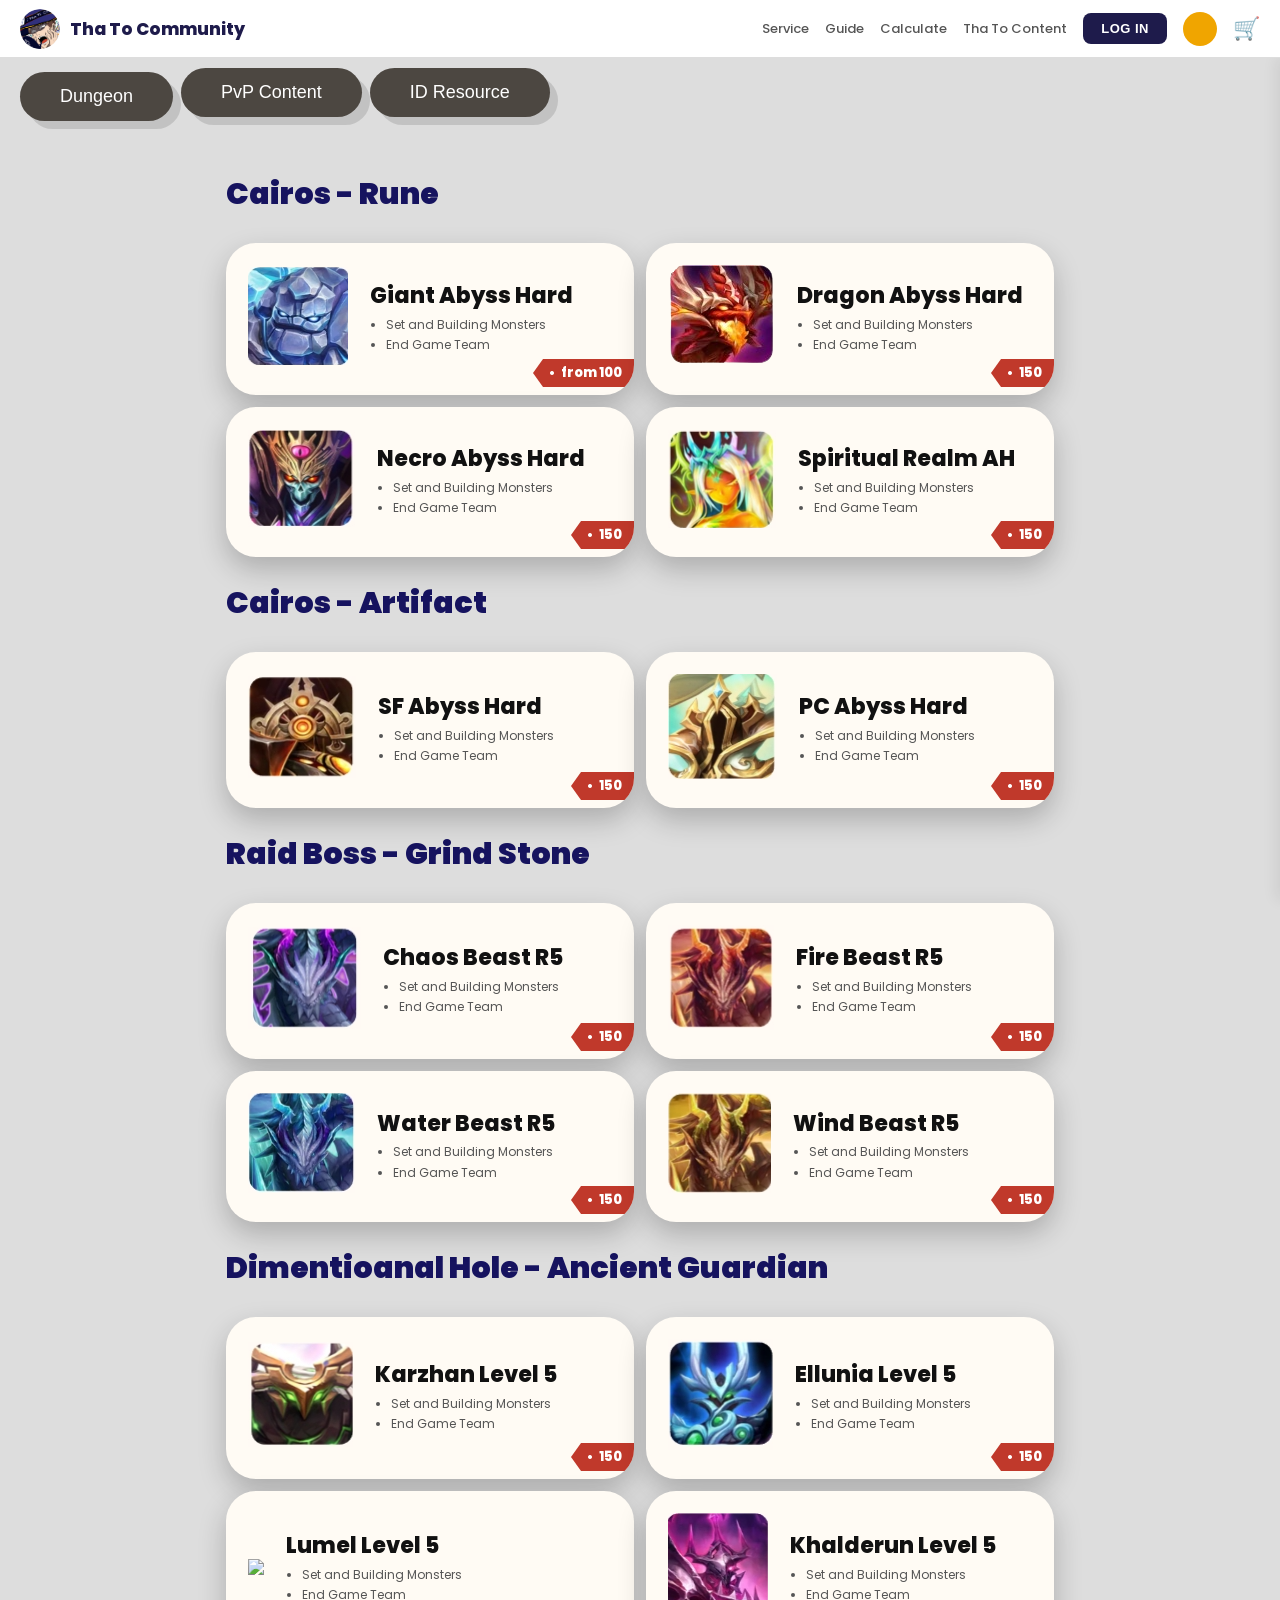
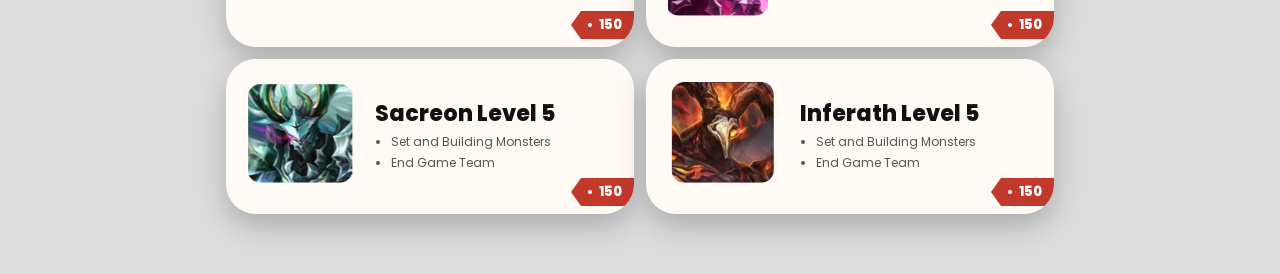
==== commit 7e5ec9d3: "Update and rename 01ThaToService.html to index.html" ====
--- a/index.html
+++ b/index.html
@@ -1,65 +1,1107 @@
 <!DOCTYPE html>
-<html>
+<html lang="en">
 <head>
-<meta charset="utf-8">
-<title>Draft</title>
-<link rel="stylesheet" href="style.css">
+  <link href="https://fonts.googleapis.com/css2?family=Poppins:wght@400;500;600;700;800;900&display=swap" rel="stylesheet">
+<meta charset="UTF-8">
+<meta name="viewport" content="width=device-width, initial-scale=1.0">
+<title>Tha To Community</title>
+<link href="https://fonts.googleapis.com/css2?family=Noto+Sans:wght@400;500;600;700;800;900&display=swap" rel="stylesheet">
+<style>
+*{box-sizing:border-box;margin:0;padding:0}
+body{font-family:'Poppins',sans-serif;background:#dddddd;color:#111;min-height:100vh}
+
+/* ─── NAV ─── */
+nav{background:#fff;height:58px;display:flex;align-items:center;padding:0 20px;gap:16px;border-bottom:1px solid #ddd;position:sticky;top:0;z-index:200}
+.nav-logo{display:flex;align-items:center;gap:10px;margin-right:auto}
+.nav-logo-circle{width:40px;height:40px;border-radius:50%;background:#1e1b4b;display:flex;align-items:center;justify-content:center;overflow:hidden}
+.nav-logo-circle img{width:100%;height:100%;object-fit:cover}
+.nav-brand{font-size:17px;font-weight:800;color:#1e1b4b;white-space:nowrap}
+.nav-link{font-size:13px;font-weight:500;color:#555;text-decoration:none;white-space:nowrap}
+.nav-link:hover{color:#1e1b4b}
+.btn-login{background:#1e1b4b;color:#fff;border:none;padding:8px 18px;border-radius:8px;font-size:13px;font-weight:700;cursor:pointer;letter-spacing:.5px}
+.nav-avatar{width:34px;height:34px;border-radius:50%;background:#f0a500;cursor:pointer;border:none;flex-shrink:0}
+.cart-wrap{position:relative;cursor:pointer;background:none;border:none;padding:0}
+.cart-icon{font-size:22px;line-height:1}
+.cart-badge{position:absolute;top:-4px;right:-6px;background:#c0392b;color:#fff;font-size:9px;font-weight:800;min-width:16px;height:16px;border-radius:8px;display:none;align-items:center;justify-content:center;padding:0 3px}
+
+/* ─── TABS ─── */
+.tabs-bar{background:#dddddd;padding:10px 20px;border-bottom:1px solid #ddd;display:flex;gap:8px}
+.tab-pill{
+  padding:14px 40px;
+  border-radius:999px;
+  border:none;
+  font-size:18px;
+  font-weight:500;
+  cursor:pointer;
+  background:#4c4741;
+  color:#fff;
+  box-shadow:8px 8px 0 rgba(0,0,0,.12);
+  transition:.15s;
+}
+
+.tab-pill.active{
+  transform:translateY(4px);
+}
+.tab-pill:hover{background:#333}
+
+/* ─── PAGE BODY ─── */
+.page-body{max-width:860px;margin:0 auto;padding:20px 16px 60px}
+.hidden{display:none!important}
+
+/* ─── SECTION TITLE ─── */
+.sec-title{
+  font-size:30px;
+  font-weight:900;
+  color:#16135f;
+  margin:24px 0 26px;
+}
+
+/* ─── SERVICE GRID ─── */
+.svc-grid{display:grid;grid-template-columns:1fr 1fr;gap:12px}
+@media(max-width:560px){.svc-grid{grid-template-columns:1fr}}
+
+/* ─── SERVICE CARD ─── */
+.svc-card{
+  background:#fffbf4;
+  border-radius:30px;
+  display:flex;
+  align-items:center;
+  gap:22px;
+  padding:22px;
+  position:relative;
+  overflow:hidden;
+  box-shadow:0 12px 28px rgba(0,0,0,.22);
+  transition:.2s;
+  min-height:150px;
+}
+
+.svc-card:hover{
+  transform:translateY(-7px);
+}
+.svc-card.in-cart{border-color:#c0392b}
+.svc-thumb{.svc-thumb img{
+  width:100%;
+  height:100%;
+  object-fit:cover;
+}}
+.svc-info{flex:1;min-width:0}
+.svc-name{font-size:22px;font-weight:800;line-height:1.25;color:#111}
+.svc-feats{margin-top:5px;padding-left:16px}
+.svc-feats li{font-size:12px;color:#555;line-height:1.7;list-style:disc}
+
+/* ─── PRICE TAG (arrow ribbon) ─── */
+.price-tag{
+  position:absolute;bottom:8px;right:0;
+  background:#c0392b;color:#fff;
+  font-size:13px;font-weight:800;
+  padding:4px 12px 4px 16px;
+  clip-path:polygon(10px 0%,100% 0%,100% 100%,10px 100%,0% 50%);
+  display:flex;align-items:center;gap:4px
+}
+.price-tag::before{content:'•';margin-right:2px}
+.price-tag.free{background:#27ae60}
+.price-tag.odm{background:#8e44ad}
+.in-cart-badge{
+  position:absolute;top:8px;right:8px;
+  background:#c0392b;color:#fff;font-size:10px;font-weight:800;
+  padding:2px 8px;border-radius:20px;display:none
+}
+.svc-card.in-cart .in-cart-badge{display:block}
+
+/* ─── MODAL OVERLAY ─── */
+.overlay{
+  display:none;position:fixed;inset:0;
+  background:rgba(0,0,0,.45);z-index:300;
+  align-items:flex-start;justify-content:center;
+  padding:20px 12px;overflow-y:auto
+}
+.overlay.open{display:flex}
+
+/* ─── SERVICE DETAIL POPUP ─── */
+.svc-popup{
+  background:#fff;border-radius:20px;
+  width:100%;max-width:520px;
+  padding:20px;position:relative;margin:auto
+}
+.popup-header{display:flex;gap:14px;align-items:flex-start;margin-bottom:18px}
+.popup-thumb img{
+  width:100%;
+  height:100%;
+  object-fit:cover;
+}
+.popup-title{font-size:24px;font-weight:900;line-height:1.2;margin-bottom:6px}
+.popup-feats{padding-left:18px}
+.popup-feats li{font-size:14px;color:#444;line-height:2;list-style:disc}
+.close-x{position:absolute;top:14px;right:16px;background:none;border:none;font-size:20px;cursor:pointer;color:#888;line-height:1}
+
+/* ─── TEAM ROWS ─── */
+.team-rows{display:flex;flex-direction:column;gap:10px;margin-top:4px}
+.team-row{
+  display:flex;align-items:center;gap:10px;
+  background:#f5f5f5;border-radius:12px;
+  padding:8px 10px;cursor:pointer;
+  border:2px solid transparent;transition:.15s
+}
+.team-row:hover{border-color:#1e1b4b}
+.team-row.selected{border-color:#c0392b;background:#fff5f5}
+.row-price-tag{
+  background:#c0392b;color:#fff;
+  font-size:13px;font-weight:800;
+  padding:5px 12px 5px 16px;border-radius:6px;
+  clip-path:polygon(10px 0%,100% 0%,100% 100%,10px 100%,0% 50%);
+  white-space:nowrap;flex-shrink:0;display:flex;align-items:center;gap:3px
+}
+.row-price-tag::before{content:'•'}
+.monster-row{display:flex;gap:5px;flex-wrap:wrap;flex:1}
+.monster-box{
+  width:46px;height:46px;border-radius:8px;
+  background:#2c2a6a;border:1px solid #5b58a0;
+  overflow:hidden;position:relative;flex-shrink:0;
+  display:flex;align-items:center;justify-content:center;font-size:22px
+}
+.monster-box img{width:100%;height:100%;object-fit:cover}
+.flex-tag{
+  position:absolute;bottom:1px;right:1px;
+  background:#f0a500;color:#fff;font-size:7px;font-weight:800;
+  padding:1px 3px;border-radius:2px;line-height:1.2
+}
+.selected-check{
+  width:20px;height:20px;border-radius:50%;
+  background:#c0392b;color:#fff;font-size:12px;
+  display:none;align-items:center;justify-content:center;
+  flex-shrink:0
+}
+.team-row.selected .selected-check{display:flex}
+
+/* ─── POPUP FOOTER ─── */
+.popup-footer{
+  display:flex;align-items:center;justify-content:space-between;
+  border-top:1px solid #eee;padding-top:14px;margin-top:14px;flex-wrap:wrap;gap:10px
+}
+.req-txt{font-size:14px;color:#333;display:flex;align-items:center;gap:6px}
+.req-txt img,.req-icon{width:22px;height:22px;object-fit:contain;}
+.req-txt strong{font-size:17px;font-weight:900}
+.btn-add{
+  background:#111;color:#fff;border:none;
+  padding:10px 24px;border-radius:10px;
+  font-size:14px;font-weight:700;cursor:pointer;transition:.15s
+}
+.btn-add:hover{background:#333}
+.btn-add:disabled{background:#aaa;cursor:default}
+
+/* ─── YOUR ORDER SIDEBAR ─── */
+.order-sidebar{
+  position:fixed;
+  right:0;
+  top:58px;
+  bottom:0;
+  width:260px;
+  background:#fff;
+  border-left:1px solid #ddd;
+  padding:14px;
+  z-index:190;
+
+  display:flex;
+  flex-direction:column;
+  gap:6px;
+
+  overflow-y:auto;
+  overflow-x:hidden;
+
+  transform:translateX(100%);
+  transition:.25s;
+  box-shadow:-4px 0 14px rgba(0,0,0,.07)
+}
+
+.order-sidebar::-webkit-scrollbar{
+  width:8px;
+}
+
+.order-sidebar::-webkit-scrollbar-track{
+  background:#f1f1f1;
+  border-radius:10px;
+}
+
+.order-sidebar::-webkit-scrollbar-thumb{
+  background:#bbb;
+  border-radius:10px;
+}
+
+.order-sidebar::-webkit-scrollbar-thumb:hover{
+  background:#999;
+}
+
+.order-sidebar.open{transform:translateX(0)}
+.order-title{font-size:15px;font-weight:800;margin-bottom:4px}
+.order-item{display:flex;align-items:center;gap:5px;padding:7px 8px;background:#f8f8f8;border-radius:8px}
+.order-item-thumb img{
+  width:50px;
+  height:50px;
+  object-fit:cover;
+}
+.order-item-name{flex:1;font-size:12px;font-weight:600;line-height:1.3;color:#222}
+.order-item-price{font-size:12px;font-weight:800;color:#1e1b4b;white-space:nowrap}
+.order-item-remove{background:none;border:none;color:#c0392b;font-size:16px;cursor:pointer;line-height:1;padding:0 2px}
+.order-divider{border:none;border-top:1px solid #eee;margin:2px 0}
+.order-row{display:flex;justify-content:space-between;font-size:13px}
+.order-row .lbl{color:#888}
+.order-row .val{font-weight:700}
+.order-row .val.green{color:#27ae60}
+.order-row .val.big{font-size:17px;color:#1e1b4b}
+.btn-book{background:#1e1b4b;color:#fff;border:none;width:100%;padding:11px;border-radius:10px;font-size:14px;font-weight:800;cursor:pointer;margin-top:4px}
+.btn-consult{
+  display:flex;align-items:center;justify-content:center;gap:6px;
+  background:#1877F2;color:#fff;border:none;width:100%;
+  padding:9px;border-radius:10px;font-size:13px;font-weight:700;
+  cursor:pointer;text-decoration:none
+}
+
+/* ─── BOOKING MODAL ─── */
+.booking-popup{background:#fff;border-radius:20px;width:100%;max-width:680px;padding:22px;position:relative;margin:auto}
+.booking-title{font-size:22px;font-weight:900;margin-bottom:16px}
+.booking-title span{color:#c0392b}
+.booking-grid{display:grid;grid-template-columns:1fr 1fr;gap:16px}
+@media(max-width:560px){.booking-grid{grid-template-columns:1fr}}
+
+/* Calendar */
+.cal-nav-row{display:flex;align-items:center;justify-content:space-between;margin-bottom:8px}
+.cal-month-label{font-size:14px;font-weight:800}
+.cal-arrow{background:none;border:none;font-size:18px;cursor:pointer;color:#1e1b4b;padding:2px 6px}
+.cal-days-head{display:grid;grid-template-columns:repeat(7,1fr);gap:2px;margin-bottom:2px}
+.cal-day-name{font-size:10px;font-weight:700;text-align:center;color:#888;padding:3px 0}
+.cal-cells{display:grid;grid-template-columns:repeat(7,1fr);gap:2px}
+.cal-cell{
+  aspect-ratio:1;display:flex;align-items:center;justify-content:center;
+  border-radius:6px;font-size:12px;font-weight:600;cursor:pointer;transition:.12s
+}
+.cal-cell:hover:not(.cal-disabled):not(.cal-empty){background:#eee}
+.cal-cell.cal-today{background:#1e1b4b;color:#fff}
+.cal-cell.cal-selected{background:#c0392b;color:#fff}
+.cal-cell.cal-has-slot{border:2px solid #c0392b;color:#c0392b}
+.cal-cell.cal-disabled{color:#ccc;cursor:default}
+.cal-cell.cal-empty{cursor:default}
+.cal-legend{font-size:10px;color:#888;margin-top:6px}
+
+/* Slots */
+.slots-head{font-size:13px;font-weight:800;margin-bottom:8px}
+.slot-date-sel{font-size:13px;font-weight:700;color:#c0392b;margin-bottom:10px}
+.slot-btn{
+  display:block;width:100%;text-align:left;
+  padding:8px 12px;border-radius:8px;margin-bottom:6px;
+  font-size:12px;font-weight:700;cursor:pointer;border:2px solid;transition:.12s
+}
+.slot-btn.avail{border-color:#27ae60;color:#27ae60;background:#f0fff5}
+.slot-btn.avail:hover,.slot-btn.slot-sel{background:#27ae60;color:#fff;border-color:#27ae60}
+.slot-note{font-size:10px;font-weight:400;opacity:.8;display:block}
+
+/* Assignment box */
+.assign-box{background:#f0f0ff;border:1px solid #d0d0f0;border-radius:12px;padding:14px;margin-top:14px}
+.assign-title{font-size:17px;font-weight:900;margin-bottom:10px}
+.assign-row{display:flex;gap:8px;margin-bottom:7px;font-size:13px;align-items:flex-start}
+.assign-key{font-weight:700;color:#888;min-width:90px;flex-shrink:0}
+.assign-val{color:#222;flex:1}
+.assign-id{color:#4a90e2;font-weight:900;font-size:14px}
+.assign-price{color:#c0392b;font-weight:900;font-size:17px}
+.assign-note-sm{font-size:11px;color:#c0392b}
+.order-chips{display:flex;flex-wrap:wrap;gap:5px}
+.order-chip{background:#e0dfff;border-radius:6px;padding:3px 8px;font-size:11px;font-weight:700;color:#1e1b4b;display:flex;align-items:center;gap:4px}
+.chip-img{
+  width:16px;
+  height:16px;
+  object-fit:cover;
+  border-radius:4px;
+  flex-shrink:0;
+}
+/* Booking footer */
+.booking-footer{display:flex;align-items:center;justify-content:space-between;flex-wrap:wrap;gap:10px;margin-top:14px;padding-top:14px;border-top:1px solid #eee}
+.booking-footer-left{font-size:13px;color:#888;font-weight:600}
+.booking-btns{display:flex;gap:8px;flex-wrap:wrap}
+.btn-booking-main{background:#1e1b4b;color:#fff;border:none;padding:10px 22px;border-radius:10px;font-size:14px;font-weight:800;cursor:pointer}
+.btn-messenger{
+  display:flex;align-items:center;gap:6px;
+  background:#1877F2;color:#fff;border:none;
+  padding:10px 18px;border-radius:10px;font-size:13px;font-weight:700;cursor:pointer;text-decoration:none
+}
+
+/* Success banner */
+.success-banner{
+  background:#d4edda;border:1px solid #28a745;border-radius:10px;
+  padding:12px 16px;font-size:13px;font-weight:600;color:#155724;
+  margin-bottom:14px;display:none
+}
+.success-banner.show{display:block}
+
+@media(max-width:900px){
+
+  .svc-grid{
+    grid-template-columns:1fr;
+  }
+
+  .svc-name{
+    font-size:32px;
+  }
+
+  .svc-thumb{
+    width:120px;
+    height:120px;
+  }
+
+  .sec-title{
+    font-size:44px;
+  }
+
+  .nav-brand{
+    font-size:20px;
+  }
+
+  .nav-link{
+    display:none;
+  }
+}
+</style>
 </head>
-
 <body>
-    <div id="top">
-        <div class="player-label left-label">1st Player</div>
-        <div class="team left">
-            <div class="slot"></div>
-            <div class="grid">
-                <div class="slot"></div>
-                <div class="slot"></div>
-                <div class="slot"></div>
-                <div class="slot"></div>
-            </div>
+
+<!-- NAV -->
+<nav>
+  <div class="nav-logo">
+    <div class="nav-logo-circle">
+      <img src="banner.png" alt="Logo">
+    </div>
+    <span class="nav-brand">Tha To Community</span>
+  </div>
+  <a href="#" class="nav-link">Service</a>
+  <a href="banpick.html" class="nav-link" target="_blank">Guide</a>
+  <a href="#" class="nav-link">Calculate</a>
+  <a href="#" class="nav-link">Tha To Content</a>
+  <button class="btn-login">LOG IN</button>
+  <button class="nav-avatar" onclick="toggleSidebar()"></button>
+  <button class="cart-wrap" onclick="toggleSidebar()">
+    <span class="cart-icon">🛒</span>
+    <span class="cart-badge" id="cartBadge">0</span>
+  </button>
+</nav>
+
+<!-- TABS -->
+<div class="tabs-bar">
+  <button class="tab-pill active" onclick="switchTab('dungeon',this)">Dungeon</button>
+  <button class="tab-pill" onclick="switchTab('pvp',this)">PvP Content</button>
+  <button class="tab-pill" onclick="switchTab('id',this)">ID Resource</button>
+</div>
+
+<!-- PAGE BODY -->
+<div class="page-body">
+  <div class="success-banner" id="successBanner">
+    ✅ Booking sent! Please confirm your appointment via Facebook Messenger.
+  </div>
+
+  <!-- DUNGEON TAB -->
+  <div id="tab-dungeon">
+    <div class="sec-title">Cairos - Rune</div>
+    <div class="svc-grid" id="g-cairos-rune"></div>
+
+    <div class="sec-title">Cairos - Artifact</div>
+    <div class="svc-grid" id="g-cairos-artifact"></div>
+
+    <div class="sec-title">Raid Boss - Grind Stone</div>
+    <div class="svc-grid" id="g-raid"></div>
+
+    <div class="sec-title">Dimentioanal Hole - Ancient Guardian</div>
+    <div class="svc-grid" id="g-dimhole"></div>
+  </div>
+
+  <!-- PVP TAB -->
+  <div id="tab-pvp" class="hidden">
+    <div class="sec-title">PvP Content</div>
+    <div class="svc-grid" id="g-pvp"></div>
+  </div>
+
+  <!-- ID RESOURCE TAB -->
+  <div id="tab-id" class="hidden">
+    <div class="sec-title">Resource Management</div>
+    <div class="svc-grid" id="g-id"></div>
+  </div>
+</div>
+
+<!-- SERVICE DETAIL POPUP -->
+<div class="overlay" id="svcOverlay" onclick="closeSvcOverlay(event)">
+  <div class="svc-popup">
+    <button class="close-x" onclick="closeSvc()">✕</button>
+    <div class="popup-header">
+      <div class="popup-thumb" id="popThumb"></div>
+      <div>
+        <div class="popup-title" id="popTitle"></div>
+        <ul class="popup-feats" id="popFeats"></ul>
+      </div>
+    </div>
+
+    <!-- TEAM ROWS — each row is a selectable team with its own price -->
+    <div class="team-rows" id="teamRows"></div>
+
+    <div class="popup-footer">
+      <div class="req-txt" id="reqTxt">Requirement <img src="wildcard.png" class="req-icon"> <strong id="reqNum">20</strong></div>
+      <button class="btn-add" id="btnAdd" onclick="addSelected()" disabled>Select a team first</button>
+    </div>
+  </div>
+</div>
+
+<!-- BOOKING POPUP -->
+<div class="overlay" id="bookOverlay" onclick="closeBookOverlay(event)">
+  <div class="booking-popup">
+    <button class="close-x" onclick="closeBook()">✕</button>
+    <div class="booking-title">Queue — <span id="bookMonthLabel">June 2026</span></div>
+
+    <div class="booking-grid">
+      <!-- Calendar -->
+      <div>
+        <div class="cal-nav-row">
+          <button class="cal-arrow" onclick="calNav(-1)">‹</button>
+          <span class="cal-month-label" id="calLabel">June 2026</span>
+          <button class="cal-arrow" onclick="calNav(1)">›</button>
         </div>
-
-        <div id="vs">VS</div>
-
-        <div class="team right">
-            <div class="grid">
-                <div class="slot"></div>
-                <div class="slot"></div>
-                <div class="slot"></div>
-                <div class="slot"></div>
-            </div>
-            <div class="slot"></div>
-            <div class="player-label right-label">2nd Player</div>
-        </div>
-
-        <div id="export">
-            <button id="exportBtn">Export</button>
-            <div id="historyT"></div>
-        </div>
-
-        <div id="tools">
-            <button id="banBtn">🚫 Ban</button>
-            <button id="leadBtn">🔥 Leader</button>
-        </div>
+        <div class="cal-days-head" id="calHead"></div>
+        <div class="cal-cells" id="calCells"></div>
+        <div class="cal-legend">🟢 Available &nbsp; 🔴 Full</div>
+      </div>
+
+      <!-- Slots -->
+      <div>
+        <div class="slots-head">Booking date</div>
+        <div class="slot-date-sel" id="slotDateLabel">—</div>
+        <div id="slotsWrap"><div style="font-size:12px;color:#888">Select a date first</div></div>
+        <div style="font-size:11px;color:#888;margin-top:8px">according to the quantity</div>
+      </div>
     </div>
-<hr>
-    <div id="tabs">
-        <div id="tabMonster" class="tab active">Monster List</div>
-        <div id="tabHistory" class="tab">History</div></div>
-        <div id="panel">
-            <div id="monsterFilter">
-                <button class="filter active" data-type="all">All</button>
-                <button class="filter" data-type="Damage">Damage</button>
-                <button class="filter" data-type="Support">Support</button>
-                <button class="filter" data-type="Sup_Damage">Sup-Damge</button>
-                <button class="filter" data-type="Control">Control</button>
-            </div>
-            <div id="monster-list"></div>
-            <div id="history" style="display:none"></div>
-        </div>
+
+    <!-- Assignment -->
+    <div class="assign-box" id="assignBox" style="display:none">
+      <div class="assign-title">Assignment</div>
+      <div class="assign-row">
+        <span class="assign-key">queue:</span>
+        <span class="assign-val assign-id" id="aId">#ThaToSv-001</span>
+      </div>
+      <div class="assign-row">
+        <span class="assign-key">order:</span>
+        <div class="order-chips" id="aOrders"></div>
+      </div>
+      <div class="assign-row">
+        <span class="assign-key">booking date:</span>
+        <span class="assign-val" id="aDate" style="color:#4a90e2;font-weight:800"></span>
+      </div>
+      <div class="assign-row" style="align-items:center">
+        <span class="assign-key">price:</span>
+        <span class="assign-val assign-price" id="aPrice">฿0</span>
+        <span class="assign-note-sm">&nbsp;(before estimate)</span>
+      </div>
     </div>
 
+    <div class="booking-footer">
+      <div class="booking-footer-left">send to ThaTo Channel</div>
+      <div class="booking-btns">
+        <button class="btn-booking-main" onclick="submitBook()">Booking</button>
+        <a class="btn-messenger" id="fbLink" href="#" target="_blank">
+          <svg width="16" height="16" viewBox="0 0 24 24" fill="white"><path d="M12 2C6.477 2 2 6.145 2 11.243c0 2.908 1.438 5.504 3.686 7.21V22l3.372-1.854c.9.25 1.854.384 2.842.384 5.523 0 10-4.145 10-9.243C22 6.145 17.523 2 12 2zm1.007 12.456l-2.547-2.718-4.97 2.718 5.468-5.8 2.61 2.718 4.906-2.718-5.467 5.8z"/></svg>
+          Messenger
+        </a>
+      </div>
+    </div>
+  </div>
+</div>
+
+<!-- ORDER SIDEBAR -->
+<div class="order-sidebar" id="orderSidebar">
+  <div class="order-title">your order</div>
+  <div id="orderItems"></div>
+  <hr class="order-divider">
+  <div class="order-row"><span class="lbl">Price</span><span class="val" id="oSubtotal">฿0</span></div>
+  <div class="order-row"><span class="lbl" style="color:#27ae60">Discount</span><span class="val green" id="oDiscount">-฿0</span></div>
+  <hr class="order-divider">
+  <div class="order-row"><span class="lbl" style="font-weight:800">Net Amount</span><span class="val big" id="oNet">฿0</span></div>
+  <button class="btn-book" onclick="openBook()">📅 Select Date & Time</button>
+  <a class="btn-consult" id="consultLink" href="#" target="_blank">
+    <svg width="14" height="14" viewBox="0 0 24 24" fill="white"><path d="M12 2C6.477 2 2 6.145 2 11.243c0 2.908 1.438 5.504 3.686 7.21V22l3.372-1.854c.9.25 1.854.384 2.842.384 5.523 0 10-4.145 10-9.243C22 6.145 17.523 2 12 2zm1.007 12.456l-2.547-2.718-4.97 2.718 5.468-5.8 2.61 2.718 4.906-2.718-5.467 5.8z"/></svg>
+    Consult
+  </a>
+</div>
+
+<script>
+// ═══════════════════════════════════════════
+//  DATA
+// ═══════════════════════════════════════════
+
+// teams: array of { price, monsters[] }
+// monsters: array of { label, flex? }
+// label = placeholder text (replace with img src later)
+// If service has only 1 price tier → 1 team row (price tag still clickable to select & add)
+
+const SERVICES = {
+  'cairos-rune': [
+    {
+      id:'s1', name:'Giant Abyss Hard', thumb:'giant.png',
+      features:['Set and Building Monsters','End Game Team'],
+      req:'x 20',reqIcon:'wildcard.png',
+      teams:[
+        { price:100, monsters:['🐲','🧝','🧙','🧚','🥷'], flex:4 },
+        { price:150, monsters:['🦅','🧝','🦊','🧙','🧚'] },
+        { price:150, monsters:['🌀','🧝','🗡️','🧙','🧚'] },
+        { price:150, monsters:['🧑','🧝','🌀','🧙','🧚'] },
+        { price:150, monsters:['🧒','🧝','🌀','🧙','🧚'] },
+      ]
+    },
+    {
+      id:'s2', name:'Dragon Abyss Hard', thumb:'DAHBT.png',
+      features:['Set and Building Monsters','End Game Team'],
+      req:'x 20', reqIcon:'wildcard.png',
+      teams:[
+        { price:150, monsters:['🔥','🧝','🐉','🧙','🧚'] },
+        { price:150, monsters:['⚡','🧝','🐉','🧙','🧚'] },
+      ]
+    },
+    {
+      id:'s3', name:'Necro Abyss Hard', thumb:'necroAH.png',
+      features:['Set and Building Monsters','End Game Team'],
+      req:'x 20', reqIcon:'wildcard.png',
+      teams:[
+        { price:150, monsters:['💀','🧝','🌑','🧙','🧚'] },
+        { price:150, monsters:['👻','🧝','💀','🧙','🧚'] },
+      ]
+    },
+    {
+      id:'s4', name:'Spiritual Realm AH', thumb:'sr.png',
+      features:['Set and Building Monsters','End Game Team'],
+      req:'x 20', reqIcon:'wildcard.png',
+      teams:[
+        { price:150, monsters:['✨','🧝','💫','🧙','🧚'] },
+      ]
+    },
+  ],
+  'cairos-artifact': [
+    {
+      id:'s5', name:'SF Abyss Hard', thumb:'SFAH.png',
+      features:['Set and Building Monsters','End Game Team'],
+      req:'x 20', reqIcon:'wildcard.png',
+      teams:[
+        { price:150, monsters:['⚙️','🧝','🔩','🧙','🧚'] },
+        { price:150, monsters:['🔧','🧝','⚙️','🧙','🧚'] },
+      ]
+    },
+    {
+      id:'s6', name:'PC Abyss Hard', thumb:'PCAH.png',
+      features:['Set and Building Monsters','End Game Team'],
+      req:'x 20', reqIcon:'wildcard.png',
+      teams:[
+        { price:150, monsters:['💎','🧝','💠','🧙','🧚'] },
+      ]
+    },
+  ],
+  'raid': [
+    { id:'s7', name:'Chaos Beast R5', thumb:'BJ5.png', features:['Set and Building Monsters','End Game Team'], req:'x 20', reqIcon:'wildcard.png', teams:[{price:150,monsters:['👾','🧝','🌀','🧙','🧚']}] },
+    { id:'s8', name:'Fire Beast R5',  thumb:'firebeast.png', features:['Set and Building Monsters','End Game Team'], req:'x 20', reqIcon:'wildcard.png', teams:[{price:150,monsters:['🔥','🧝','🌋','🧙','🧚']}] },
+    { id:'s9', name:'Water Beast R5', thumb:'waterbeast.png', features:['Set and Building Monsters','End Game Team'], req:'x 20', reqIcon:'wildcard.png', teams:[{price:150,monsters:['💧','🧝','🌊','🧙','🧚']}] },
+    { id:'s10',name:'Wind Beast R5',  thumb:'windbeast.png',features:['Set and Building Monsters','End Game Team'], req:'x 20', reqIcon:'wildcard.png', teams:[{price:150,monsters:['🌪️','🧝','💨','🧙','🧚']}] },
+  ],
+  'dimhole': [
+    { id:'s11',name:'Karzhan Level 5',   thumb:'karzhan.png',features:['Set and Building Monsters','End Game Team'],req:'x 20',reqIcon:'wildcard.png',teams:[{price:150,monsters:['⚔️','🧝','🗡️','🧙','🧚']}] },
+    { id:'s12',name:'Ellunia Level 5',   thumb:'Ellunia.png',features:['Set and Building Monsters','End Game Team'],req:'x 20',reqIcon:'wildcard.png',teams:[{price:150,monsters:['🌀','🧝','💙','🧙','🧚']}] },
+    { id:'s13',name:'Lumel Level 5',     thumb:'lumel.png',features:['Set and Building Monsters','End Game Team'],req:'x 20',reqIcon:'wildcard.png',teams:[{price:150,monsters:['🦅','🧝','🌤️','🧙','🧚']}] },
+    { id:'s14',name:'Khalderun Level 5', thumb:'ancientswift.png',features:['Set and Building Monsters','End Game Team'],req:'x 20',reqIcon:'wildcard.png',teams:[{price:150,monsters:['👹','🧝','🌑','🧙','🧚']}] },
+    { id:'s15',name:'Sacreon Level 5',   thumb:'secreon.png',features:['Set and Building Monsters','End Game Team'],req:'x 20',reqIcon:'wildcard.png',teams:[{price:150,monsters:['🦎','🧝','🌿','🧙','🧚']}] },
+    { id:'s16',name:'Inferath Level 5',  thumb:'inferath.jpeg',features:['Set and Building Monsters','End Game Team'],req:'x 20',reqIcon:'wildcard.png',teams:[{price:150,monsters:['🌋','🧝','🔥','🧙','🧚']}] },
+  ],
+  'pvp': [
+    { id:'p1', name:'Real Time Arena',    thumb:'RTA.jpeg', features:['Set and Building Monster Box','test and explain The Team'],  req:'', reqIcon:'', teams:[{price:400,monsters:['⚡','🧝','🌀','🧙','🧚']}] },
+    { id:'p2', name:'Arena Battle',       thumb:'Arena.jpeg',features:['Set and Building Deck Pre-set','Defense and Offense Team'], req:'', reqIcon:'', teams:[{price:300,monsters:['🏟️','🧝','🛡️','🧙','🧚']}] },
+    { id:'p3', name:'Siege Battle',       thumb:'SiegeWar.jpeg',features:['Set and Building Deck Pre-set','Defense and Offense Team'], req:'', reqIcon:'', teams:[{price:400,monsters:['🏰','🧝','⚔️','🧙','🧚']}] },
+    { id:'p4', name:'World Guild Battle', thumb:'WGB.jpeg',features:['Set and Building Monsters','Defense and Offense Team'],    req:'', reqIcon:'', teams:[{price:300,monsters:['🛡️','🧝','🏰','🧙','🧚']}] },
+    { id:'p5', name:'Pilot and Coaching', thumb:'pilot.jpeg',features:['play RTA or Siege War until SS cutoff','10 bath - per 1 Stamina'], req:'', reqIcon:'', teams:[{price:'ODM',monsters:['🎓','🧝','🏆','🧙','🧚']}] },
+    { id:'p6', name:'Another',            thumb:'another.jpeg',features:['Request something to me','cousult problem solving'], req:'', reqIcon:'', teams:[{price:'ODM',monsters:['💡','🧝','🔮','🧙','🧚']}] },
+  ],
+  'id': [
+    { id:'r1', name:'Rune Selection',     thumb:'Rune.jpeg',features:['set sell selected requirement','sell and mark all rune'],   req:'', reqIcon:'', teams:[{price:400,monsters:['💠','🧿','🔷','💎','🔮']}] },
+    { id:'r2', name:'Artifact Selection', thumb:'Artifact.jpeg',features:['set sell selected requirement','sell and merk all artifact'],req:'',reqIcon:'', teams:[{price:400,monsters:['🔮','💠','🔷','🧿','💎']}] },
+    { id:'r3', name:'Export Json file',   thumb:'jsonfile.jpeg',features:['with Summoners War Exporter','with Steam mode'],             req:'', reqIcon:'', teams:[{price:0,monsters:['📄','💻','📊','🗂️','📁']}] },
+    { id:'r4', name:'ID Estimating',      thumb:'inestimated.jpeg',features:['review ID Progression','Quenue Assignment'],               req:'', reqIcon:'', teams:[{price:0,monsters:['📊','📋','📈','📉','🗒️']}] },
+  ],
+};
+
+const SLOTS = {
+  '2026-06-27':['07:00 AM - 08:30 AM','11:00 AM - 12:30 PM','02:00 PM - 03:30 PM','08:00 PM - 09:30 PM'],
+  '2026-06-28':['07:00 AM - 08:30 AM','02:00 PM - 03:30 PM'],
+  '2026-06-29':['11:00 AM - 12:30 PM','08:00 PM - 09:30 PM'],
+  '2026-06-30':['07:00 AM - 08:30 AM','11:00 AM - 12:30 PM','02:00 PM - 03:30 PM'],
+  '2026-07-01':['07:00 AM - 08:30 AM','08:00 PM - 09:30 PM'],
+  '2026-07-05':['07:00 AM - 08:30 AM','11:00 AM - 12:30 PM','02:00 PM - 03:30 PM','08:00 PM - 09:30 PM'],
+  '2026-07-07':['02:00 PM - 03:30 PM','08:00 PM - 09:30 PM'],
+};
+
+const FB_PAGE = 'ThaToSW';
+
+// ─── STATE ───
+let cart = [];        // { ...service, selectedTeam }
+let curSvc = null;    // service object being viewed
+let selTeamIdx = -1;  // which team row selected in popup
+let calY = 2026, calM = 5; // 0-indexed month
+let selectedBookings = [];
+
+// ─── FIND SERVICE ───
+function findSvc(id){
+  for(const k of Object.keys(SERVICES)){
+    const f = SERVICES[k].find(s=>s.id===id);
+    if(f) return f;
+  }
+  return null;
+}
+
+// ─── RENDER GRIDS ───
+function renderGrid(containerId, list){
+  const g = document.getElementById(containerId);
+  if(!g) return;
+  g.innerHTML = list.map(s=>{
+    const inCart = cart.some(c=>c.id===s.id);
+    // show lowest price on the card
+    const prices = s.teams.map(t=>t.price);
+    const minP = prices.find(p=>p!=='ODM') ?? 'ODM';
+    const allSame = prices.every(p=>p===prices[0]);
+    const dispP = typeof minP==='number'&&minP===0 ? 'free' : minP==='ODM' ? 'ODM' : allSame ? String(minP) : `from ${minP}`;
+    const tagCls = minP===0?'free':minP==='ODM'?'odm':'';
+    return `<div class="svc-card${inCart?' in-cart':''}" id="card-${s.id}" onclick="openSvc('${s.id}')">
+      <div class="svc-thumb"><img src="${s.thumb}"></div>
+      <div class="svc-info">
+        <div class="svc-name">${s.name}</div>
+        <ul class="svc-feats">${s.features.map(f=>`<li>${f}</li>`).join('')}</ul>
+      </div>
+      <div class="price-tag ${tagCls}">${dispP}</div>
+      <div class="in-cart-badge">✓ In cart</div>
+    </div>`;
+  }).join('');
+}
+
+function renderAll(){
+  renderGrid('g-cairos-rune',   SERVICES['cairos-rune']);
+  renderGrid('g-cairos-artifact',SERVICES['cairos-artifact']);
+  renderGrid('g-raid',          SERVICES['raid']);
+  renderGrid('g-dimhole',       SERVICES['dimhole']);
+  renderGrid('g-pvp',           SERVICES['pvp']);
+  renderGrid('g-id',            SERVICES['id']);
+}
+
+// ─── TABS ───
+function switchTab(name, btn){
+  ['dungeon','pvp','id'].forEach(t=>document.getElementById('tab-'+t).classList.add('hidden'));
+  document.getElementById('tab-'+name).classList.remove('hidden');
+  document.querySelectorAll('.tab-pill').forEach(b=>b.classList.remove('active'));
+  btn.classList.add('active');
+}
+
+// ─── OPEN SERVICE POPUP ───
+function openSvc(id){
+  curSvc = findSvc(id);
+  selTeamIdx = -1;
+  if(!curSvc) return;
+
+  document.getElementById('popThumb').innerHTML = `<img src="${curSvc.thumb}">`;
+  document.getElementById('popTitle').textContent = curSvc.name;
+  document.getElementById('popFeats').innerHTML = curSvc.features.map(f=>`<li>${f}</li>`).join('');
+  document.getElementById('reqTxt').innerHTML = curSvc.req
+  ? `Requirement &mdash;
+     <img src="${curSvc.reqIcon}" class="req-icon">
+     <strong>${curSvc.req}</strong>` : '';
+  document.getElementById('reqNum');
+
+  // Build team rows
+  const tr = document.getElementById('teamRows');
+  tr.innerHTML = curSvc.teams.map((team, i) => {
+    const pLabel = team.price===0?'free':team.price==='ODM'?'ODM':team.price;
+    const tagCls = team.price===0?'free':team.price==='ODM'?'odm':'';
+    const monsters = team.monsters.map((m,mi)=>`
+      <div class="monster-box">
+        ${m}${team.flex===mi?'<span class="flex-tag">Flex</span>':''}
+      </div>`).join('');
+    return `<div class="team-row" id="tr-${i}" onclick="selectTeam(${i})">
+      <div class="row-price-tag ${tagCls}" onclick="selectTeam(${i})">${pLabel}</div>
+      <div class="monster-row">${monsters}</div>
+      <div class="selected-check">✓</div>
+    </div>`;
+  }).join('');
+
+  // If only 1 team, auto-select it
+  if(curSvc.teams.length===1) selectTeam(0);
+
+  const btnAdd = document.getElementById('btnAdd');
+  const inCart = cart.some(c=>c.id===curSvc.id);
+  if(inCart){
+    btnAdd.textContent = '✓ Already in cart';
+    btnAdd.disabled = false;
+  } else {
+    btnAdd.textContent = 'Select a team first';
+    btnAdd.disabled = true;
+  }
+
+  document.getElementById('svcOverlay').classList.add('open');
+}
+
+function selectTeam(i){
+  selTeamIdx = i;
+  document.querySelectorAll('.team-row').forEach((r,ri)=>{
+    r.classList.toggle('selected', ri===i);
+  });
+  const team = curSvc.teams[i];
+  const inCart = cart.some(c=>c.id===curSvc.id);
+  const btn = document.getElementById('btnAdd');
+  if(!inCart){
+    const pLabel = team.price===0?'Add (Free)':team.price==='ODM'?'Add (ODM)':'add to cart';
+    btn.textContent = pLabel;
+    btn.disabled = false;
+  }
+}
+
+function addSelected(){
+  if(!curSvc) return;
+  const inCart = cart.some(c=>c.id===curSvc.id);
+  if(inCart){
+    cart = cart.filter(c=>c.id!==curSvc.id);
+  } else {
+    if(selTeamIdx<0 && curSvc.teams.length>1) return;
+    const ti = selTeamIdx<0 ? 0 : selTeamIdx;
+    cart.push({ ...curSvc, selectedTeam: curSvc.teams[ti], price: curSvc.teams[ti].price });
+  }
+  updateSidebar();
+  renderAll();
+  closeSvc();
+}
+
+function closeSvc(){ document.getElementById('svcOverlay').classList.remove('open'); }
+function closeSvcOverlay(e){ if(e.target===document.getElementById('svcOverlay')) closeSvc(); }
+
+// ─── SIDEBAR ───
+function toggleSidebar(){
+  document.getElementById('orderSidebar').classList.toggle('open');
+}
+
+function updateSidebar(){
+  const badge = document.getElementById('cartBadge');
+  badge.textContent = cart.length;
+  badge.style.display = cart.length>0?'flex':'none';
+
+  const itemsEl = document.getElementById('orderItems');
+  if(cart.length===0){
+    itemsEl.innerHTML = '<div style="font-size:12px;color:#aaa;padding:8px 0">No services selected</div>';
+  } else {
+    itemsEl.innerHTML = cart.map(c=>{
+      const p = c.price===0?'฿0':c.price==='ODM'?'ODM':'฿'+c.price;
+      return `<div class="order-item">
+        <div class="order-item-thumb"><img src="${c.thumb}"></div>
+        <div class="order-item-name">${c.name}</div>
+        <div class="order-item-price">${p}</div>
+        <button class="order-item-remove" onclick="removeItem('${c.id}')">✕</button>
+      </div>`;
+    }).join('');
+  }
+  const total = cart.reduce((s,c)=>s+(typeof c.price==='number'?c.price:0),0);
+  document.getElementById('oSubtotal').textContent = '฿'+total;
+  document.getElementById('oDiscount').textContent = '-฿0';
+  document.getElementById('oNet').textContent = '฿'+total;
+  document.getElementById('consultLink').href = fbPageUrl();
+}
+
+function removeItem(id){
+  cart = cart.filter(c=>c.id!==id);
+  updateSidebar(); renderAll();
+}
+
+function fbPageUrl(){
+  return `https://www.facebook.com/eqationtha/`;
+}
+
+// ─── BOOKING ───
+const MONTHS_EN = ['January','February','March','April','May','June','July','August','September','October','November','December'];
+
+function openBook(){
+  if(cart.length===0){alert('Please add a service first!');return;}
+  document.getElementById('orderSidebar').classList.remove('open');
+  selDate=null; selSlot=null;
+  buildCal();
+  updateAssign();
+  document.getElementById('bookOverlay').classList.add('open');
+}
+function closeBook(){ document.getElementById('bookOverlay').classList.remove('open'); }
+function closeBookOverlay(e){ if(e.target===document.getElementById('bookOverlay')) closeBook(); }
+
+const DAY_NAMES = ['Sun','Mon','Tue','Wed','Thu','Fri','Sat'];
+
+function buildCal(){
+  document.getElementById('calLabel').textContent = `${MONTHS_EN[calM]} ${calY}`;
+  document.getElementById('bookMonthLabel').textContent = `${MONTHS_EN[calM]} ${calY}`;
+
+  const head = document.getElementById('calHead');
+  head.innerHTML = DAY_NAMES.map(d=>`<div class="cal-day-name">${d}</div>`).join('');
+
+  const cells = document.getElementById('calCells');
+  cells.innerHTML = '';
+  const firstDay = new Date(calY,calM,1).getDay();
+  const daysInMonth = new Date(calY,calM+1,0).getDate();
+  const today = new Date();
+
+  for(let i=0;i<firstDay;i++) cells.innerHTML+=`<div class="cal-cell cal-empty"></div>`;
+  for(let d=1;d<=daysInMonth;d++){
+    const dk = `${calY}-${String(calM+1).padStart(2,'0')}-${String(d).padStart(2,'0')}`;
+    const todayDate = new Date();
+    const lastDayNextMonth = new Date(
+      todayDate.getFullYear(),
+      todayDate.getMonth() + 2,
+      0
+    );
+
+    const currentDate = new Date(calY, calM, d);
+
+    const hasSlot =
+      currentDate >= new Date(
+        todayDate.getFullYear(),
+        todayDate.getMonth(),
+        todayDate.getDate()
+      ) &&
+      currentDate <= lastDayNextMonth;
+    const isPast = new Date(calY,calM,d) < new Date(today.getFullYear(),today.getMonth(),today.getDate());
+    const isToday = d===today.getDate()&&calM===today.getMonth()&&calY===today.getFullYear();
+    const isSel = selDate===dk;
+    let cls='cal-cell';
+    if(isPast) cls+=' cal-disabled';
+    else if(isSel) cls+=' cal-selected';
+    else if(isToday) cls+=' cal-today';
+    else if(hasSlot) cls+=' cal-has-slot';
+    const click = isPast ? '' : `onclick="pickDate('${dk}')"`;
+    cells.innerHTML += `<div class="${cls}" ${click}>${d}</div>`;
+  }
+}
+
+function calNav(dir){
+  calM+=dir;
+  if(calM<0){calM=11;calY--;}
+  if(calM>11){calM=0;calY++;}
+  selDate=null; selSlot=null;
+  buildCal();
+  document.getElementById('slotDateLabel').textContent='—';
+  document.getElementById('slotsWrap').innerHTML='<div style="font-size:12px;color:#888">Select a date first</div>';
+  document.getElementById('assignBox').style.display='none';
+}
+
+function pickDate(dk){
+  selDate=dk; selSlot=null;
+  buildCal();
+  const [y,m,d]=dk.split('-');
+  document.getElementById('slotDateLabel').textContent=`${d}/${m}/${y}`;
+  const slots = [
+    '07:00 AM - 08:30 AM',
+    '11:00 AM - 12:30 PM',
+    '02:00 PM - 03:30 PM',
+    '08:00 PM - 09:30 PM'
+  ];
+  const sw = document.getElementById('slotsWrap');
+  sw.innerHTML = slots.length===0
+    ? '<div style="font-size:12px;color:#aaa">No slots available</div>'
+    : slots.map(sl=>`<button class="slot-btn avail" onclick="pickSlot(this,'${sl}')">${sl}<span class="slot-note">according to qty</span></button>`).join('');
+  document.getElementById('assignBox').style.display='none';
+}
+
+function pickSlot(el, sl){
+
+  const existingIndex = selectedBookings.findIndex(
+    b => b.date === selDate && b.slot === sl
+  );
+
+  if(existingIndex > -1){
+
+    selectedBookings.splice(existingIndex,1);
+
+    el.classList.remove('slot-sel');
+
+  }else{
+
+    selectedBookings.push({
+      date: selDate,
+      slot: sl
+    });
+
+    el.classList.add('slot-sel');
+  }
+
+  updateAssign();
+}
+
+let queueCounter = 1;
+
+function genQId(){
+  return '#ThaToSv-' + String(Math.floor(Math.random()*900)+100).padStart(3,'0');
+}
+
+/*
+function genQId(){
+
+  let queueCounter = localStorage.getItem('queueCounter') || 1;
+
+  const id = '#ThaToSv-' + String(queueCounter).padStart(3,'0');
+
+  queueCounter++;
+
+  localStorage.setItem('queueCounter', queueCounter);
+
+  return id;
+}
+*/
+function updateAssign(){
+  if(selectedBookings.length===0) return;
+  document.getElementById('assignBox').style.display='block';
+  document.getElementById('aId').textContent = genQId();
+  document.getElementById('aOrders').innerHTML = cart.map(c=>`
+  <div class="order-chip">
+    <img src="${c.thumb}" class="chip-img">
+    ${c.name}
+  </div>
+`).join('');
+  const [y,m,d]=selDate.split('-');
+const grouped = {};
+
+selectedBookings.forEach(b => {
+  if(!grouped[b.date]){
+    grouped[b.date] = [];
+  }
+  grouped[b.date].push(b.slot);
+});
+
+document.getElementById('aDate').innerHTML =
+  Object.entries(grouped).map(([date, slots]) => {
+
+    const [y,m,d] = date.split('-');
+
+    return `
+      <div style="margin-bottom:10px">
+        <strong>${d}-${m}-${y}</strong><br>
+        ${slots.join('<br>')}
+      </div>
+    `;
+
+  }).join('');
+
+  const numericPrices = cart
+  .map(c => c.price)
+  .filter(p => typeof p === 'number');
+
+const total = numericPrices.reduce((sum, p) => sum + p, 0);
+
+const hasODM = cart.some(c => c.price === 'ODM');
+
+document.getElementById('aPrice').textContent =
+  hasODM
+    ? `฿${total} + ODM`
+    : `฿${total}`;
+  buildFbLink();
+}
+
+function buildFbLink(){
+  const qid=document.getElementById('aId').textContent;
+  const svcs=cart.map(c=>c.name).join(', ');
+  const bookingText = selectedBookings.map(b=>{
+
+  const [y,m,d]=b.date.split('-');
+
+  return `${d}-${m}-${y} : ${b.slot}`;
+
+}).join('\n');
+  const pr=document.getElementById('aPrice').textContent;
+  const msg=`สวัสดีครับ/ค่ะ ขอจองคิวบริการ\nคิว: ${qid}\nบริการ: ${svcs}\nวันที่: รายการคิว:
+${bookingText}\nราคา: ${pr} (ก่อนประเมิน)\n#ThaToBooking`;
+  document.getElementById('fbLink').href=fbMsgUrl(msg);
+}
+
+function submitBook(){
+  if(selectedBookings.length===0){alert('Please select a date and time slot first!');return;}
+  closeBook();
+  const banner=document.getElementById('successBanner');
+  banner.classList.add('show');
+  setTimeout(()=>banner.classList.remove('show'),6000);
+  //window.open(document.getElementById('fbLink').href,'_blank');
+  cart=[];
+  updateSidebar();
+  renderAll();
+}
+
+async function submitBook(){
+
+  if(selectedBookings.length===0){
+    alert('Please select a date and time slot first!');
+    return;
+  }
+
+  await sendJsonToGoogleSheet();
+
+  closeBook();
+
+  const banner=document.getElementById('successBanner');
+  banner.classList.add('show');
+
+  cart=[];
+
+  updateSidebar();
+
+  renderAll();
+
+  setTimeout(() => {
+    location.reload();
+  }, 2000); // รีเฟรชหลัง 2 วินาที
+}
+
+async function sendJsonToGoogleSheet() {
+
+  const orderData = {
+
+    queueId: document.getElementById('aId').textContent,
+
+    services: cart.map(c => ({
+      name: c.name,
+      price: c.price
+    })),
+
+    bookings: selectedBookings.map(b => ({
+      date: b.date,
+      slot: b.slot
+    })),
+
+    totalPrice: document.getElementById('aPrice').textContent,
+
+    createdAt: new Date().toISOString()
+  };
+
+  const url = "https://script.google.com/macros/s/AKfycbwB6f47sHd4yHGCAT43OYSHVu7SEmyw79lMbS0SFPz3CI0RyTwi6thbynTUWer78CywCA/exec";
+
+  try {
+
+    await fetch(url, {
+
+      method: "POST",
+
+      mode: "no-cors",
+
+      headers: {
+        "Content-Type": "application/json"
+      },
+
+      body: JSON.stringify(orderData)
+
+    });
+
+    console.log("JSON sent");
+
+  } catch(err){
+
+    console.error(err);
+
+  }
+}
+
+// ─── INIT ───
+renderAll();
+updateSidebar();
+</script>
 <script src="https://cdn.jsdelivr.net/npm/html2canvas@1.4.1/dist/html2canvas.min.js"></script>
-<script src="app.js"></script>
 </body>
 </html>
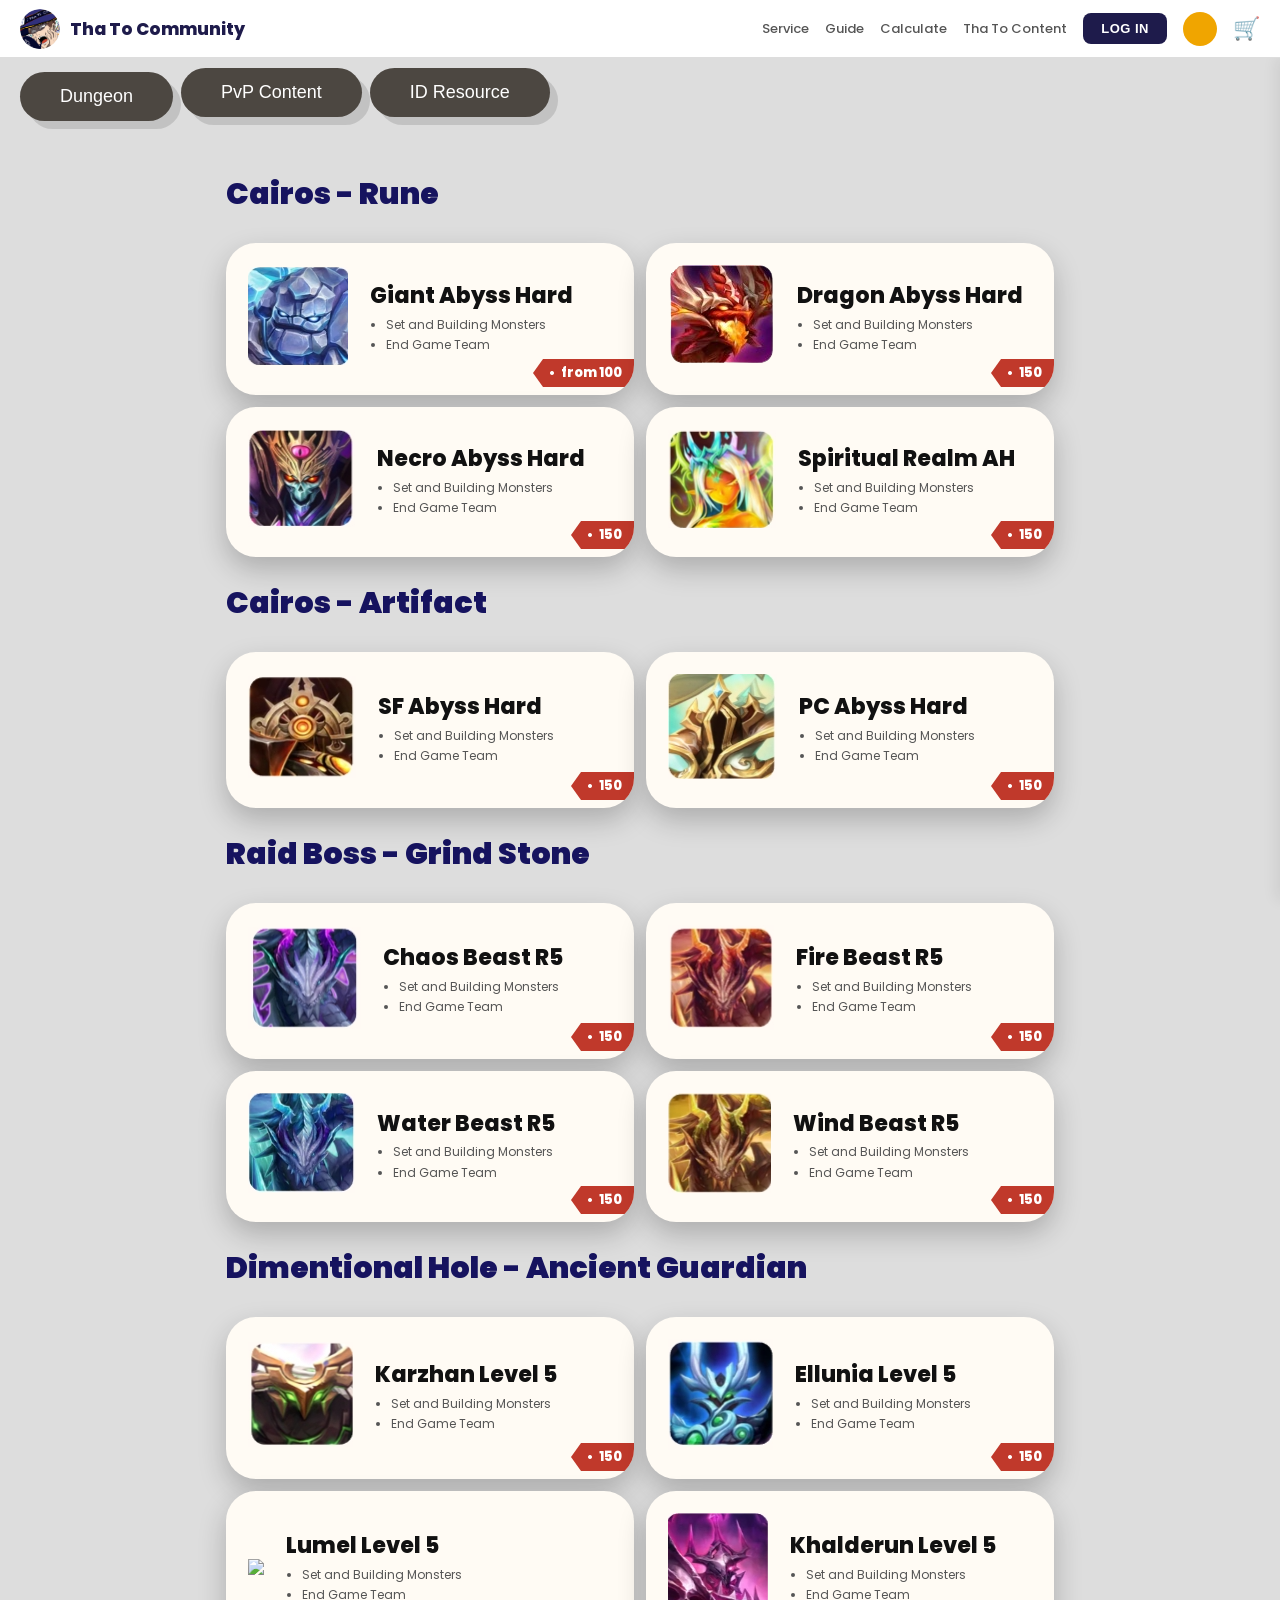
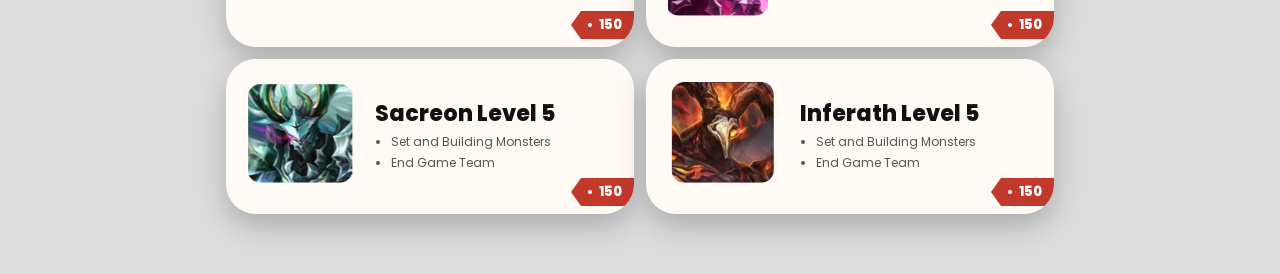
==== commit f1a323e7: "Update index.html" ====
--- a/index.html
+++ b/index.html
@@ -406,7 +406,7 @@
     <div class="sec-title">Raid Boss - Grind Stone</div>
     <div class="svc-grid" id="g-raid"></div>
 
-    <div class="sec-title">Dimentioanal Hole - Ancient Guardian</div>
+    <div class="sec-title">Dimentional Hole - Ancient Guardian</div>
     <div class="svc-grid" id="g-dimhole"></div>
   </div>
 
